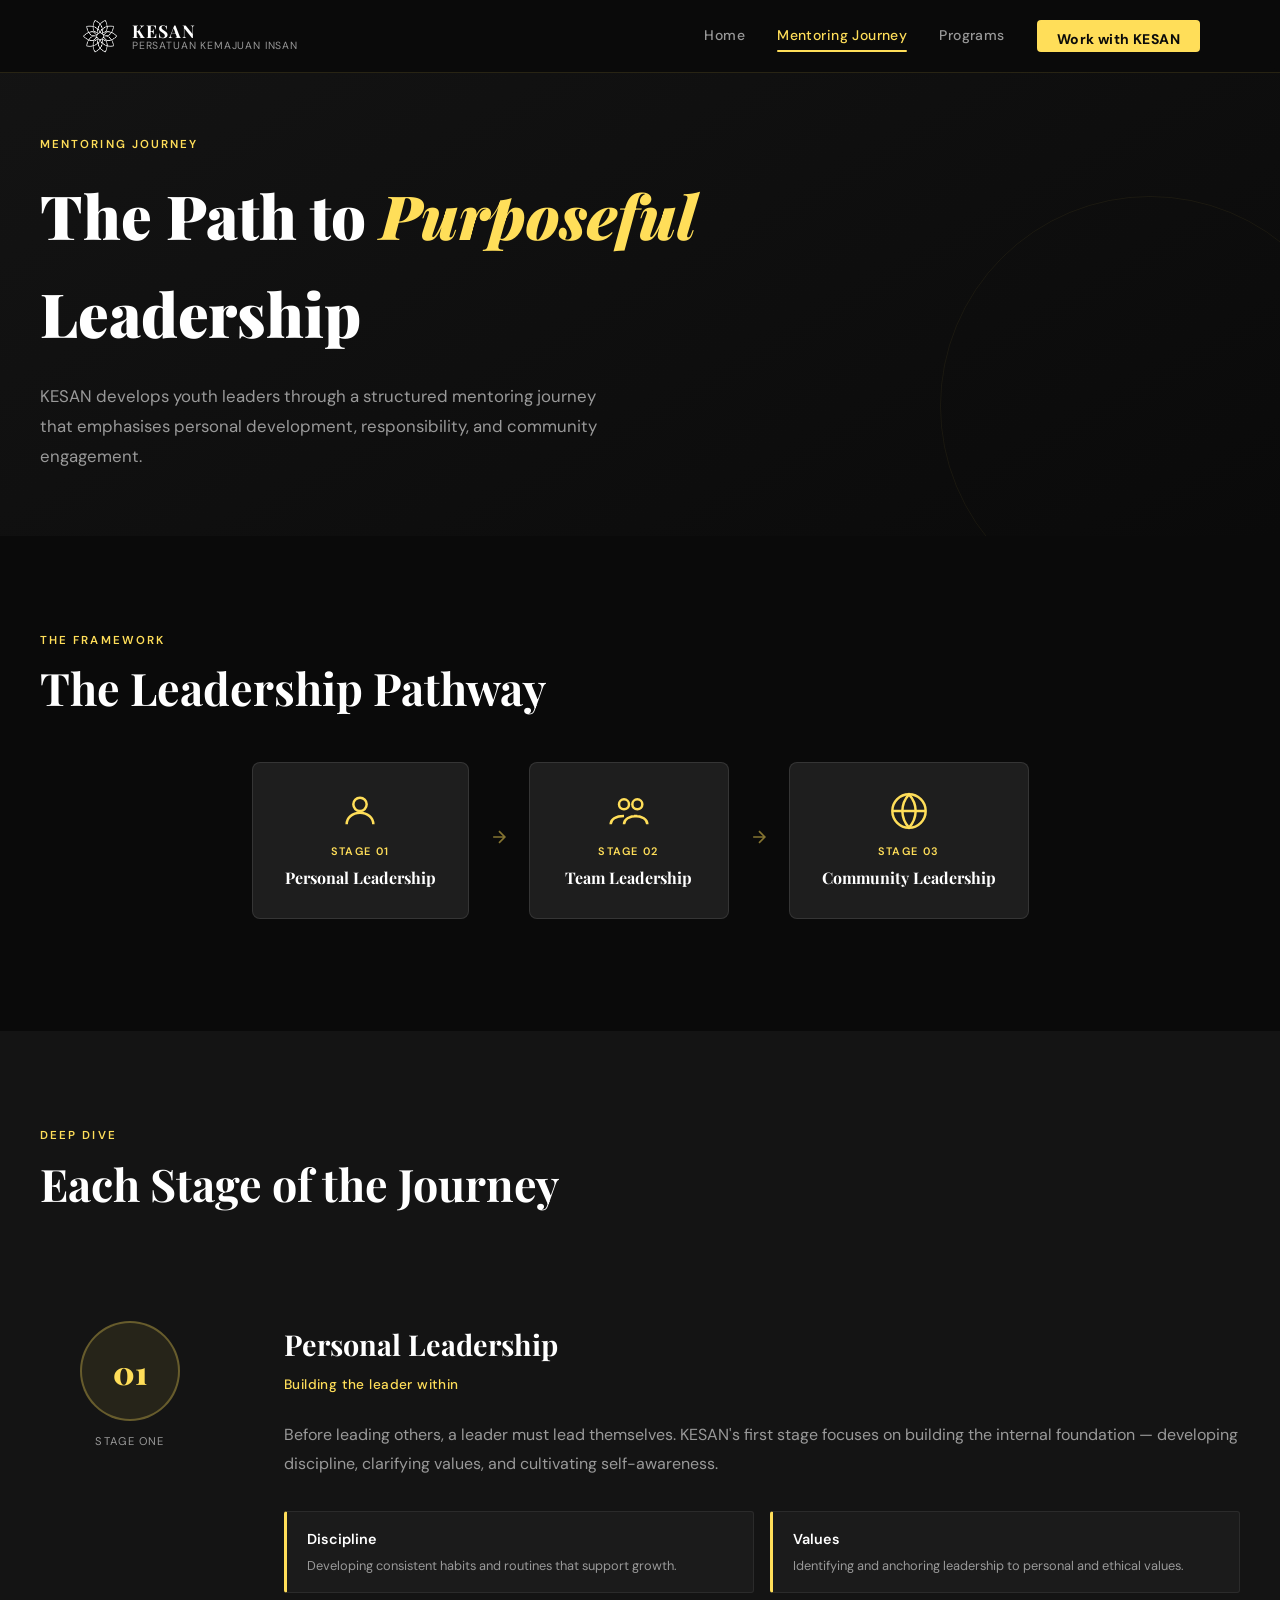
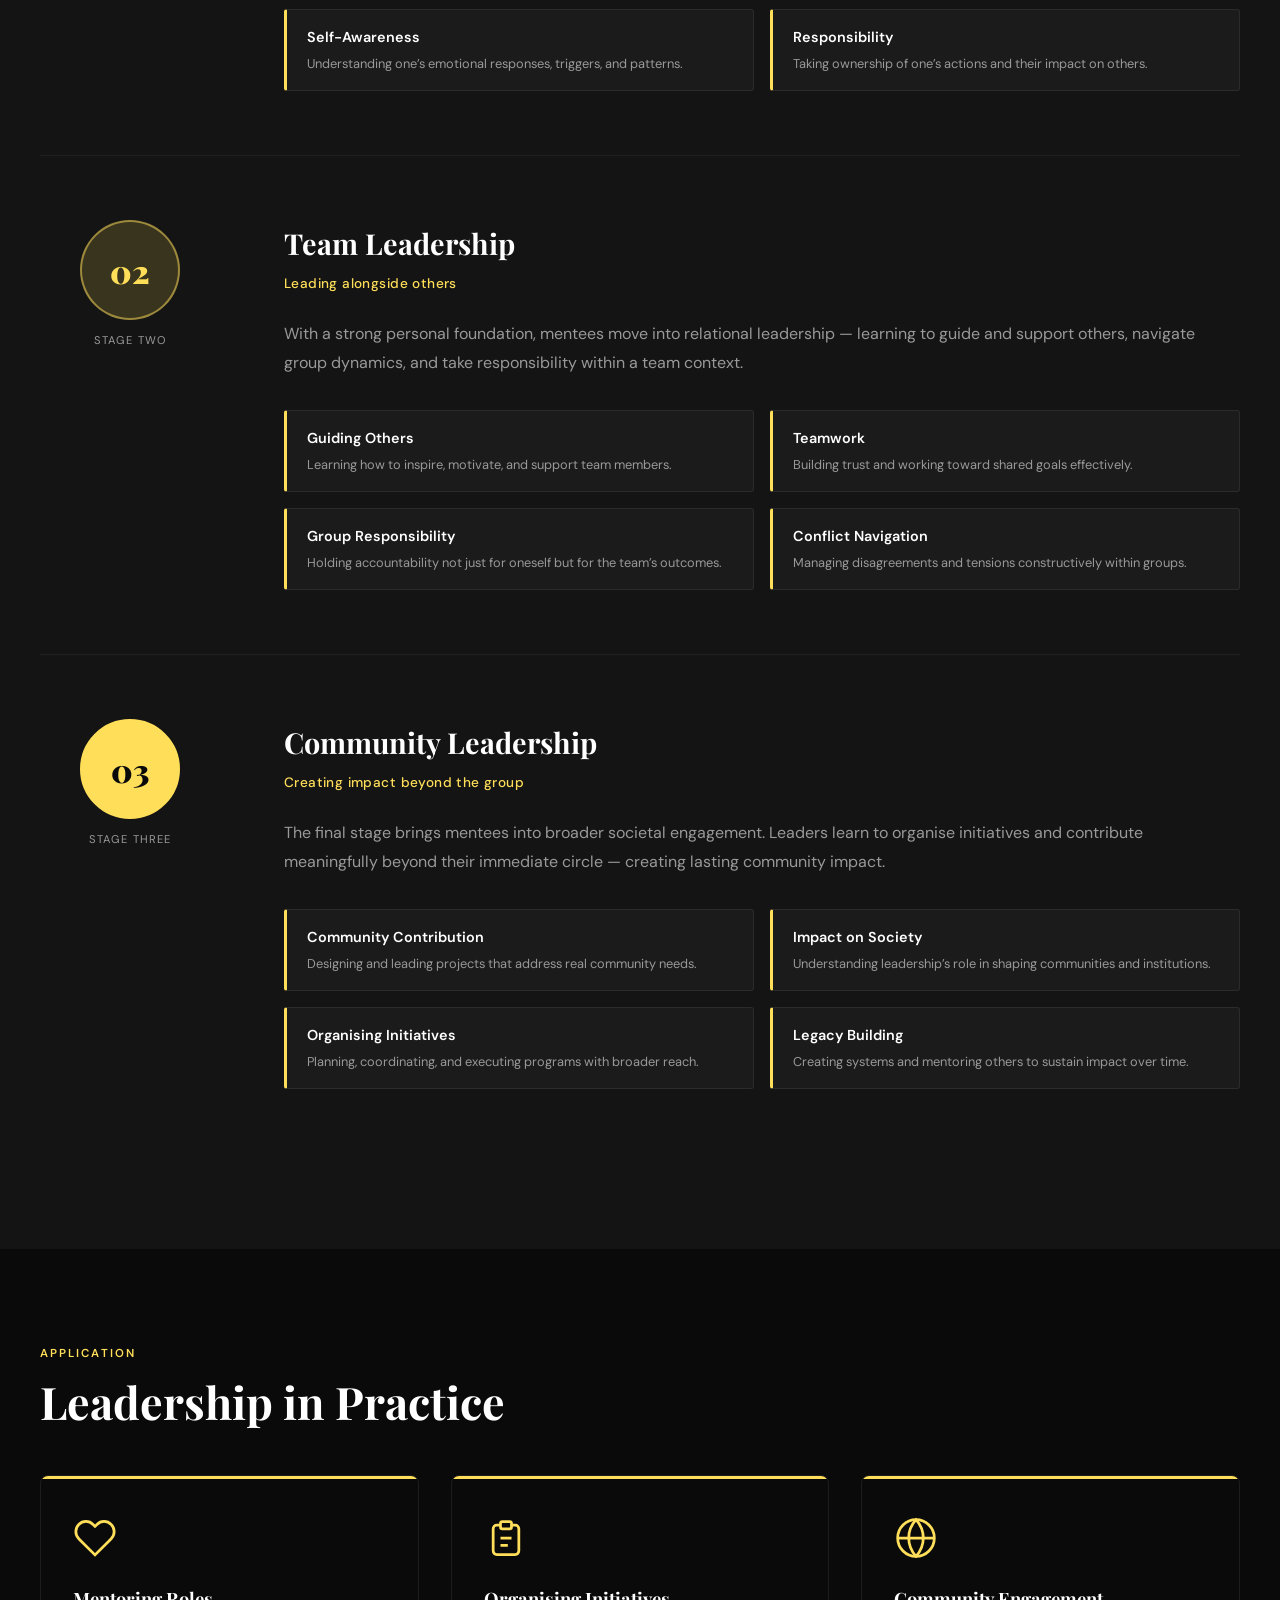
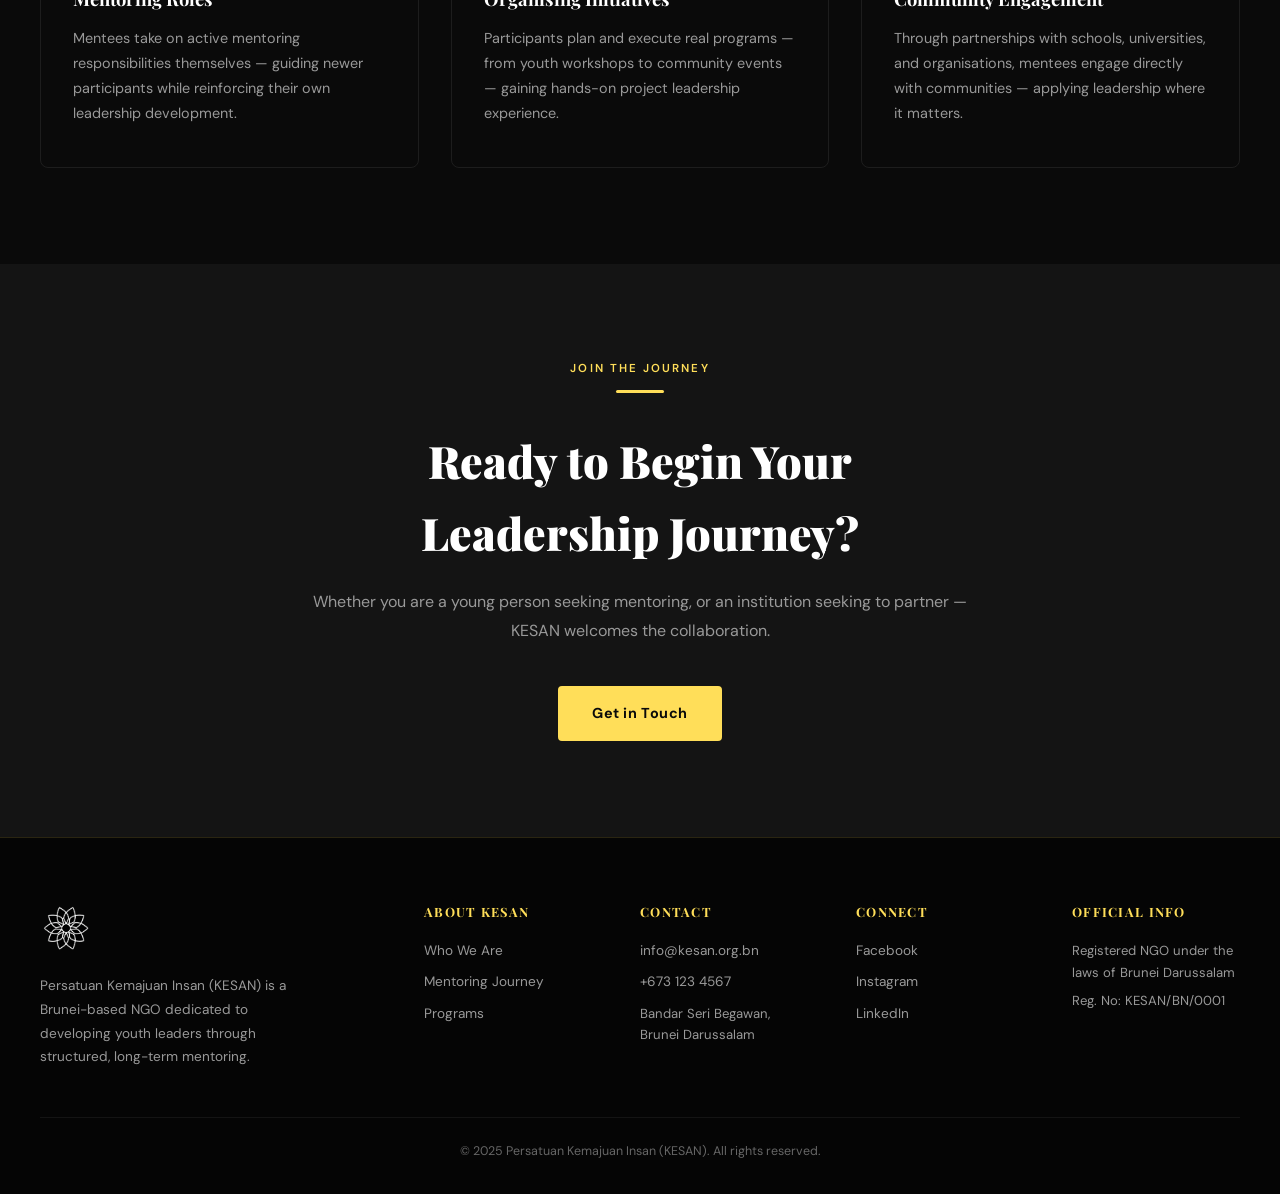
==== journey.html @ 93946281 "ADDED DRAFT WEBSITE FILES" ====
<!DOCTYPE html>
<html lang="en">

<head>
  <meta charset="UTF-8" />
  <meta name="viewport" content="width=device-width, initial-scale=1.0" />
  <title>Mentoring Journey — KESAN</title>
  <link rel="icon" type="image/png" href="assets/kesan_icon.png">
  <link rel="stylesheet" href="css/style.css" />
</head>

<body>

  <nav class="nav" id="mainNav">
    <div class="nav-inner">
      <a href="index.html" class="nav-logo">
        <img src="assets/kesan_icon.png" alt="KESAN Logo">
        <div class="nav-logo-text">
          <strong>KESAN</strong>
          <span>Persatuan Kemajuan Insan</span>
        </div>
      </a>
      <div class="nav-links">
        <a href="index.html">Home</a>
        <a href="journey.html">Mentoring Journey</a>
        <a href="programs.html">Programs</a>
        <a href="mailto:info@kesan.org.bn" class="nav-cta">Work with KESAN</a>
      </div>
      <button class="nav-hamburger" onclick="toggleMenu()" aria-label="Toggle menu">
        <span></span><span></span><span></span>
      </button>
    </div>
    <div class="nav-mobile" id="mobileMenu">
      <a href="index.html">Home</a>
      <a href="journey.html">Mentoring Journey</a>
      <a href="programs.html">Programs</a>
      <a href="mailto:info@kesan.org.bn">Work with KESAN</a>
    </div>
  </nav>


  <!-- ═══════════════════════════════════
     PAGE HERO
     ════════════════════════════════════ -->
  <section class="page-hero">
    <div class="page-hero-inner">
      <div class="section-label fade-up">Mentoring Journey</div>
      <h1 class="fade-up delay-1">
        The Path to <em style="font-style:italic;color:var(--gold)">Purposeful</em> Leadership
      </h1>
      <!-- ← EDIT INTRO TEXT HERE -->
      <p class="fade-up delay-2">
        KESAN develops youth leaders through a structured mentoring journey that emphasises personal development,
        responsibility, and community engagement.
      </p>
    </div>
  </section>


  <!-- ═══════════════════════════════════
     THE LEADERSHIP PATHWAY DIAGRAM
     All three nodes are equally styled — none is pre-highlighted.
     They all highlight on hover.
     ════════════════════════════════════ -->
  <section class="section" style="background:var(--black);">
    <div class="section-inner">

      <div class="section-label">The Framework</div>
      <h2 class="section-title">The Leadership Pathway</h2>

      <div class="pathway-diagram">

        <!-- Node 1: Personal Leadership -->
        <div class="pd-node scroll-reveal">
          <!-- SVG icon: person / self -->
          <div class="pd-node-icon">
            <svg viewBox="0 0 24 24">
              <circle cx="12" cy="8" r="4" />
              <path d="M4 20c0-4 3.58-7 8-7s8 3 8 7" />
            </svg>
          </div>
          <div class="pd-node-num">Stage 01</div>
          <div class="pd-node-title">Personal Leadership</div>
        </div>

        <!-- Arrow -->
        <div class="pd-arrow">
          <svg viewBox="0 0 24 24">
            <path d="M5 12h14M12 5l7 7-7 7" />
          </svg>
        </div>

        <!-- Node 2: Team Leadership -->
        <div class="pd-node scroll-reveal">
          <!-- SVG icon: group / team -->
          <div class="pd-node-icon">
            <svg viewBox="0 0 24 24">
              <circle cx="9" cy="8" r="3" />
              <circle cx="17" cy="8" r="3" />
              <path d="M1 20c0-3 3-5 8-5M23 20c0-3-3-5-8-5M9 20c0-3 3-5 8-5" />
            </svg>
          </div>
          <div class="pd-node-num">Stage 02</div>
          <div class="pd-node-title">Team Leadership</div>
        </div>

        <!-- Arrow -->
        <div class="pd-arrow">
          <svg viewBox="0 0 24 24">
            <path d="M5 12h14M12 5l7 7-7 7" />
          </svg>
        </div>

        <!-- Node 3: Community Leadership -->
        <div class="pd-node scroll-reveal">
          <!-- SVG icon: globe / community -->
          <div class="pd-node-icon">
            <svg viewBox="0 0 24 24">
              <circle cx="12" cy="12" r="10" />
              <path
                d="M2 12h20M12 2a15.3 15.3 0 0 1 4 10 15.3 15.3 0 0 1-4 10 15.3 15.3 0 0 1-4-10 15.3 15.3 0 0 1 4-10z" />
            </svg>
          </div>
          <div class="pd-node-num">Stage 03</div>
          <div class="pd-node-title">Community Leadership</div>
        </div>

      </div>
    </div>
  </section>


  <!-- ═══════════════════════════════════
     STAGE DEEP-DIVE BLOCKS
     Each stage: number circle on left, content on right.
     ════════════════════════════════════ -->
  <section class="section stages">
    <div class="section-inner">

      <div class="section-label">Deep Dive</div>
      <h2 class="section-title" style="margin-bottom:3rem;">Each Stage of the Journey</h2>

      <!-- ─── Stage 1: Personal Leadership ─── -->
      <div class="stage-block scroll-reveal">
        <div class="stage-block-num">
          <div class="stage-num-circle sn-1">01</div>
          <div class="stage-block-label">Stage One</div>
        </div>
        <div class="stage-block-content">
          <h3>Personal Leadership</h3>
          <div class="stage-sub">Building the leader within</div>
          <!-- ← EDIT STAGE DESCRIPTION HERE -->
          <p>Before leading others, a leader must lead themselves. KESAN's first stage focuses on building the internal
            foundation — developing discipline, clarifying values, and cultivating self-awareness.</p>
          <!-- ← EDIT FOCUS ITEMS HERE -->
          <div class="focus-grid">
            <div class="focus-item">
              <h4>Discipline</h4>
              <p>Developing consistent habits and routines that support growth.</p>
            </div>
            <div class="focus-item">
              <h4>Values</h4>
              <p>Identifying and anchoring leadership to personal and ethical values.</p>
            </div>
            <div class="focus-item">
              <h4>Self-Awareness</h4>
              <p>Understanding one&rsquo;s emotional responses, triggers, and patterns.</p>
            </div>
            <div class="focus-item">
              <h4>Responsibility</h4>
              <p>Taking ownership of one&rsquo;s actions and their impact on others.</p>
            </div>
          </div>
        </div>
      </div>

      <!-- ─── Stage 2: Team Leadership ─── -->
      <div class="stage-block scroll-reveal">
        <div class="stage-block-num">
          <div class="stage-num-circle sn-2">02</div>
          <div class="stage-block-label">Stage Two</div>
        </div>
        <div class="stage-block-content">
          <h3>Team Leadership</h3>
          <div class="stage-sub">Leading alongside others</div>
          <p>With a strong personal foundation, mentees move into relational leadership — learning to guide and support
            others, navigate group dynamics, and take responsibility within a team context.</p>
          <div class="focus-grid">
            <div class="focus-item">
              <h4>Guiding Others</h4>
              <p>Learning how to inspire, motivate, and support team members.</p>
            </div>
            <div class="focus-item">
              <h4>Teamwork</h4>
              <p>Building trust and working toward shared goals effectively.</p>
            </div>
            <div class="focus-item">
              <h4>Group Responsibility</h4>
              <p>Holding accountability not just for oneself but for the team&rsquo;s outcomes.</p>
            </div>
            <div class="focus-item">
              <h4>Conflict Navigation</h4>
              <p>Managing disagreements and tensions constructively within groups.</p>
            </div>
          </div>
        </div>
      </div>

      <!-- ─── Stage 3: Community Leadership ─── -->
      <div class="stage-block scroll-reveal">
        <div class="stage-block-num">
          <div class="stage-num-circle sn-3">03</div>
          <div class="stage-block-label">Stage Three</div>
        </div>
        <div class="stage-block-content">
          <h3>Community Leadership</h3>
          <div class="stage-sub">Creating impact beyond the group</div>
          <p>The final stage brings mentees into broader societal engagement. Leaders learn to organise initiatives and
            contribute meaningfully beyond their immediate circle — creating lasting community impact.</p>
          <div class="focus-grid">
            <div class="focus-item">
              <h4>Community Contribution</h4>
              <p>Designing and leading projects that address real community needs.</p>
            </div>
            <div class="focus-item">
              <h4>Impact on Society</h4>
              <p>Understanding leadership&rsquo;s role in shaping communities and institutions.</p>
            </div>
            <div class="focus-item">
              <h4>Organising Initiatives</h4>
              <p>Planning, coordinating, and executing programs with broader reach.</p>
            </div>
            <div class="focus-item">
              <h4>Legacy Building</h4>
              <p>Creating systems and mentoring others to sustain impact over time.</p>
            </div>
          </div>
        </div>
      </div>

    </div>
  </section>


  <!-- ═══════════════════════════════════
     LEADERSHIP IN PRACTICE
     ════════════════════════════════════ -->
  <section class="section practice">
    <div class="section-inner">

      <div class="section-label">Application</div>
      <h2 class="section-title">Leadership in Practice</h2>

      <div class="practice-grid">

        <div class="practice-card scroll-reveal">
          <!-- SVG icon: mentoring / handshake -->
          <div class="practice-icon">
            <svg viewBox="0 0 24 24">
              <path
                d="M20.84 4.61a5.5 5.5 0 0 0-7.78 0L12 5.67l-1.06-1.06a5.5 5.5 0 0 0-7.78 7.78l1.06 1.06L12 21.23l7.78-7.78 1.06-1.06a5.5 5.5 0 0 0 0-7.78z" />
            </svg>
          </div>
          <h3>Mentoring Roles</h3>
          <!-- ← EDIT PRACTICE CARD TEXT HERE -->
          <p>Mentees take on active mentoring responsibilities themselves — guiding newer participants while reinforcing
            their own leadership development.</p>
        </div>

        <div class="practice-card scroll-reveal">
          <!-- SVG icon: clipboard / organising -->
          <div class="practice-icon">
            <svg viewBox="0 0 24 24">
              <path d="M9 5H7a2 2 0 0 0-2 2v12a2 2 0 0 0 2 2h10a2 2 0 0 0 2-2V7a2 2 0 0 0-2-2h-2" />
              <rect x="9" y="3" width="6" height="4" rx="1" />
              <line x1="9" y1="12" x2="15" y2="12" />
              <line x1="9" y1="16" x2="13" y2="16" />
            </svg>
          </div>
          <h3>Organising Initiatives</h3>
          <p>Participants plan and execute real programs — from youth workshops to community events — gaining hands-on
            project leadership experience.</p>
        </div>

        <div class="practice-card scroll-reveal">
          <!-- SVG icon: community / globe -->
          <div class="practice-icon">
            <svg viewBox="0 0 24 24">
              <circle cx="12" cy="12" r="10" />
              <path
                d="M2 12h20M12 2a15.3 15.3 0 0 1 4 10 15.3 15.3 0 0 1-4 10 15.3 15.3 0 0 1-4-10 15.3 15.3 0 0 1 4-10z" />
            </svg>
          </div>
          <h3>Community Engagement</h3>
          <p>Through partnerships with schools, universities, and organisations, mentees engage directly with
            communities — applying leadership where it matters.</p>
        </div>

      </div>
    </div>
  </section>


  <!-- ═══════════════════════════════════
     JOURNEY PAGE CTA — centered
     ════════════════════════════════════ -->
  <section class="section section-cta" style="background:var(--gray);">
    <div class="section-cta-inner">
      <div class="section-label">Join the Journey</div>
      <div class="gold-line" style="margin:0 auto 2rem;"></div>
      <h2>Ready to Begin Your Leadership Journey?</h2>
      <p>Whether you are a young person seeking mentoring, or an institution seeking to partner — KESAN welcomes the
        collaboration.</p>
      <a href="mailto:info@kesan.org.bn" class="btn-primary">Get in Touch</a>
    </div>
  </section>


  <footer class="footer">
    <div class="footer-inner">
      <div class="footer-brand">
        <img src="assets/kesan_icon.png" alt="KESAN" />
        <p>Persatuan Kemajuan Insan (KESAN) is a Brunei-based NGO dedicated to developing youth leaders through
          structured, long-term mentoring.</p>
      </div>
      <div class="footer-col">
        <h4>About KESAN</h4>
        <a href="index.html">Who We Are</a>
        <a href="journey.html">Mentoring Journey</a>
        <a href="programs.html">Programs</a>
      </div>
      <div class="footer-col">
        <h4>Contact</h4>
        <a href="mailto:info@kesan.org.bn">info@kesan.org.bn</a>
        <a href="tel:+6731234567">+673 123 4567</a>
        <p>Bandar Seri Begawan,<br>Brunei Darussalam</p>
      </div>
      <div class="footer-col">
        <h4>Connect</h4>
        <a href="#">Facebook</a>
        <a href="#">Instagram</a>
        <a href="#">LinkedIn</a>
      </div>
      <div class="footer-col">
        <h4>Official Info</h4>
        <p>Registered NGO under the laws of Brunei Darussalam</p>
        <p>Reg. No: KESAN/BN/0001</p>
      </div>
    </div>
    <div class="footer-bottom">
      <p>&copy; 2025 Persatuan Kemajuan Insan (KESAN). All rights reserved.</p>
    </div>
  </footer>

  <script src="js/main.js"></script>
</body>

</html>
---- css/style.css ----
/* ============================================================
   KESAN Website — Main Stylesheet
   Brand Colors: #0a0a0a (black), #ffffff (white), #ffde59 (gold)
   Fonts: Playfair Display (headings) + DM Sans (body)
   ============================================================ */

/* ── Google Fonts ── */
@import url('https://fonts.googleapis.com/css2?family=Playfair+Display:wght@400;600;700;900&family=DM+Sans:wght@300;400;500;600&display=swap');

/* ── CSS Reset & Base ── */
*,
*::before,
*::after {
  box-sizing: border-box;
  margin: 0;
  padding: 0;
}

/* ── Brand Color Tokens — EDIT THESE TO CHANGE COLORS GLOBALLY ── */
:root {
  --black: #0a0a0a;
  --white: #ffffff;
  --gold: #ffde59;
  /* ← primary accent color */
  --gold-dark: #e6c62e;
  --gray: #141414;
  --gray-mid: #1e1e1e;
  --gray-border: rgba(255, 255, 255, 0.08);
  --text-muted: #999999;
  --text-dim: #666666;

  /* Layout */
  --max-width: 1200px;
  --nav-height: 72px;
  --section-pad: 6rem 2rem;
}

html {
  scroll-behavior: smooth;
}

body {
  font-family: 'DM Sans', sans-serif;
  background: var(--black);
  color: var(--white);
  overflow-x: hidden;
  font-size: 16px;
  line-height: 1.6;
}

img {
  display: block;
  max-width: 100%;
}

a {
  text-decoration: none;
}


/* ════════════════════════════════════════════
   NAVIGATION
   ════════════════════════════════════════════ */
.nav {
  position: fixed;
  top: 0;
  left: 0;
  right: 0;
  z-index: 999;
  background: rgba(10, 10, 10, 0.92);
  backdrop-filter: blur(16px);
  border-bottom: 1px solid rgba(255, 222, 89, 0.12);
  transition: background 0.3s;
}

.nav.scrolled {
  background: rgba(10, 10, 10, 0.98);
}

.nav-inner {
  max-width: var(--max-width);
  margin: 0 auto;
  padding: 0 2.5rem;
  height: var(--nav-height);
  display: flex;
  align-items: center;
  justify-content: space-between;
}

/* Logo lockup */
.nav-logo {
  display: flex;
  align-items: center;
  gap: 12px;
  color: var(--white);
}

.nav-logo img {
  height: 40px;
  /* ← CHANGE LOGO SIZE HERE */
  width: 40px;
  object-fit: contain;
}

.nav-logo-text {
  display: flex;
  flex-direction: column;
  line-height: 1.1;
}

.nav-logo-text strong {
  font-family: 'Playfair Display', serif;
  font-size: 1.1rem;
  letter-spacing: 0.06em;
}

.nav-logo-text span {
  font-size: 0.65rem;
  color: var(--text-muted);
  letter-spacing: 0.08em;
  text-transform: uppercase;
}

/* Nav links */
.nav-links {
  display: flex;
  align-items: center;
  gap: 2rem;
}

.nav-links a {
  color: var(--text-muted);
  font-size: 0.875rem;
  font-weight: 500;
  letter-spacing: 0.03em;
  transition: color 0.2s;
  position: relative;
  padding-bottom: 2px;
}

.nav-links a:hover {
  color: var(--white);
}

/* Underline indicator for current page — JS adds .nav-active */
.nav-links a.nav-active {
  color: var(--gold);
}

.nav-links a.nav-active::after {
  content: '';
  position: absolute;
  bottom: -4px;
  left: 0;
  right: 0;
  height: 2px;
  background: var(--gold);
  border-radius: 2px;
}

/* CTA button in nav */
.nav-cta {
  background: var(--gold) !important;
  color: var(--black) !important;
  padding: 0.5rem 1.25rem;
  border-radius: 4px;
  font-weight: 700 !important;
  transition: background 0.2s, transform 0.2s !important;
}

.nav-cta:hover {
  background: var(--gold-dark) !important;
  transform: translateY(-1px) !important;
  color: var(--black) !important;
}

.nav-cta.nav-active::after {
  display: none;
}

/* Hamburger (mobile) */
.nav-hamburger {
  display: none;
  background: none;
  border: none;
  cursor: pointer;
  flex-direction: column;
  gap: 5px;
  padding: 4px;
}

.nav-hamburger span {
  display: block;
  width: 24px;
  height: 2px;
  background: var(--white);
  transition: all 0.3s;
}

/* Mobile dropdown */
.nav-mobile {
  display: none;
  flex-direction: column;
  padding: 1rem 2.5rem 1.5rem;
  border-top: 1px solid var(--gray-border);
  background: rgba(10, 10, 10, 0.98);
}

.nav-mobile a {
  padding: 0.75rem 0;
  color: var(--white);
  border-bottom: 1px solid rgba(255, 255, 255, 0.05);
  font-size: 1rem;
}

.nav-mobile a.nav-active {
  color: var(--gold);
}

.nav-mobile.open {
  display: flex;
}


/* ════════════════════════════════════════════
   FOOTER
   ════════════════════════════════════════════ */
.footer {
  background: #050505;
  border-top: 1px solid rgba(255, 222, 89, 0.15);
  padding: 4rem 2.5rem 2rem;
}

.footer-inner {
  max-width: var(--max-width);
  margin: 0 auto;
  display: grid;
  /* ← ADJUST FOOTER COLUMN WIDTHS HERE */
  grid-template-columns: 2fr 1fr 1fr 1fr 1fr;
  gap: 3rem;
  margin-bottom: 3rem;
}

.footer-brand img {
  height: 52px;
  margin-bottom: 1.25rem;
  object-fit: contain;
}

.footer-brand p {
  color: var(--text-muted);
  font-size: 0.85rem;
  line-height: 1.75;
  max-width: 280px;
}

.footer-col h4 {
  font-family: 'Playfair Display', serif;
  color: var(--gold);
  font-size: 0.8rem;
  margin-bottom: 1.1rem;
  letter-spacing: 0.1em;
  text-transform: uppercase;
}

.footer-col a {
  display: block;
  color: var(--text-muted);
  font-size: 0.85rem;
  margin-bottom: 0.6rem;
  transition: color 0.2s;
}

.footer-col a:hover {
  color: var(--white);
}

.footer-col p {
  color: var(--text-muted);
  font-size: 0.82rem;
  line-height: 1.65;
  margin-bottom: 0.4rem;
}

.footer-bottom {
  max-width: var(--max-width);
  margin: 0 auto;
  border-top: 1px solid rgba(255, 255, 255, 0.06);
  padding-top: 1.5rem;
  text-align: center;
  color: var(--text-dim);
  font-size: 0.78rem;
}


/* ════════════════════════════════════════════
   SHARED UTILITIES
   ════════════════════════════════════════════ */

/* Section wrapper */
.section {
  padding: var(--section-pad);
}

/* Centered content container */
.section-inner {
  max-width: var(--max-width);
  margin: 0 auto;
}

/* Small uppercase label above headings */
.section-label {
  font-size: 0.72rem;
  letter-spacing: 0.18em;
  text-transform: uppercase;
  color: var(--gold);
  font-weight: 600;
  margin-bottom: 0.75rem;
}

/* Main section heading */
.section-title {
  font-family: 'Playfair Display', serif;
  font-size: clamp(1.8rem, 4vw, 2.8rem);
  font-weight: 700;
  line-height: 1.15;
}

/* Buttons */
.btn-primary {
  display: inline-block;
  background: var(--gold);
  color: var(--black);
  padding: 0.875rem 2rem;
  border-radius: 4px;
  font-weight: 700;
  font-size: 0.9rem;
  letter-spacing: 0.04em;
  border: 2px solid var(--gold);
  transition: background 0.25s, border-color 0.25s, transform 0.25s;
  cursor: pointer;
}

.btn-primary:hover {
  background: var(--gold-dark);
  border-color: var(--gold-dark);
  transform: translateY(-2px);
}

.btn-secondary {
  display: inline-block;
  background: transparent;
  color: var(--white);
  padding: 0.875rem 2rem;
  border-radius: 4px;
  font-weight: 600;
  font-size: 0.9rem;
  letter-spacing: 0.04em;
  border: 2px solid rgba(255, 255, 255, 0.25);
  transition: border-color 0.25s, color 0.25s, transform 0.25s;
  cursor: pointer;
}

.btn-secondary:hover {
  border-color: var(--gold);
  color: var(--gold);
  transform: translateY(-2px);
}

/* Gold divider line */
.gold-line {
  width: 48px;
  height: 3px;
  background: var(--gold);
  border-radius: 2px;
  margin-bottom: 2rem;
}

/* Scroll-reveal — base state (JS applies .visible) */
.scroll-reveal {
  opacity: 0;
  transform: translateY(28px);
  transition: opacity 0.7s ease, transform 0.7s ease;
}

.scroll-reveal.visible {
  opacity: 1;
  transform: translateY(0);
}

/* Stagger delays for sibling reveals */
.scroll-reveal:nth-child(2) {
  transition-delay: 0.1s;
}

.scroll-reveal:nth-child(3) {
  transition-delay: 0.2s;
}

.scroll-reveal:nth-child(4) {
  transition-delay: 0.3s;
}

/* Fade-up entry animations for hero content */
@keyframes fadeUp {
  from {
    opacity: 0;
    transform: translateY(24px);
  }

  to {
    opacity: 1;
    transform: translateY(0);
  }
}

.fade-up {
  animation: fadeUp 0.7s ease both;
}

.fade-up.delay-1 {
  animation-delay: 0.1s;
}

.fade-up.delay-2 {
  animation-delay: 0.25s;
}

.fade-up.delay-3 {
  animation-delay: 0.4s;
}


/* ════════════════════════════════════════════
   PAGE HERO (Journey & Programs pages)
   ════════════════════════════════════════════ */
.page-hero {
  min-height: 48vh;
  padding-top: var(--nav-height);
  display: flex;
  align-items: center;
  background: linear-gradient(150deg, var(--gray) 0%, var(--black) 100%);
  padding-left: 2.5rem;
  padding-right: 2.5rem;
  position: relative;
  overflow: hidden;
}

/* Decorative circle */
.page-hero::after {
  content: '';
  position: absolute;
  right: -80px;
  bottom: -80px;
  width: 420px;
  height: 420px;
  border: 1px solid rgba(255, 222, 89, 0.06);
  border-radius: 50%;
  pointer-events: none;
}

.page-hero-inner {
  max-width: var(--max-width);
  margin: 0 auto;
  width: 100%;
  padding: 4rem 0;
}

.page-hero h1 {
  font-family: 'Playfair Display', serif;
  font-size: clamp(2.2rem, 5vw, 3.8rem);
  font-weight: 900;
  margin-bottom: 1.25rem;
  max-width: 680px;
}

.page-hero p {
  color: var(--text-muted);
  font-size: 1.05rem;
  line-height: 1.8;
  max-width: 580px;
}

/* Collaborate / CTA block shared across pages */
.section-cta {
  text-align: center;
  padding: var(--section-pad);
}

.section-cta-inner {
  max-width: 660px;
  margin: 0 auto;
}

.section-cta h2 {
  font-family: 'Playfair Display', serif;
  font-size: clamp(1.8rem, 4vw, 2.8rem);
  font-weight: 900;
  margin-bottom: 1.25rem;
}

.section-cta p {
  color: var(--text-muted);
  font-size: 1rem;
  line-height: 1.8;
  margin-bottom: 2.5rem;
}


/* ════════════════════════════════════════════
   HOME PAGE — HERO
   ════════════════════════════════════════════ */
.home-hero {
  min-height: 100vh;
  padding-top: var(--nav-height);
  display: grid;
  grid-template-columns: 1fr 1fr;
  align-items: center;
  /* Generous padding on left for content breathing room */
  padding-left: clamp(2.5rem, 6vw, 6rem);
  padding-right: 0;
  position: relative;
  overflow: hidden;
}

/* Subtle radial glow */
.home-hero::before {
  content: '';
  position: absolute;
  inset: 0;
  background: radial-gradient(ellipse at 25% 55%, rgba(255, 222, 89, 0.05) 0%, transparent 65%);
  pointer-events: none;
}

.hero-content {
  max-width: 560px;
  padding-right: 3rem;
}

/* Pill badge above headline */
.hero-eyebrow {
  display: inline-flex;
  align-items: center;
  gap: 0.6rem;
  background: rgba(255, 222, 89, 0.08);
  border: 1px solid rgba(255, 222, 89, 0.25);
  padding: 0.35rem 1rem;
  border-radius: 100px;
  font-size: 0.72rem;
  letter-spacing: 0.12em;
  text-transform: uppercase;
  color: var(--gold);
  margin-bottom: 1.75rem;
}

.hero-eyebrow-dot {
  width: 5px;
  height: 5px;
  background: var(--gold);
  border-radius: 50%;
  flex-shrink: 0;
}

.hero-content h1 {
  font-family: 'Playfair Display', serif;
  font-size: clamp(2rem, 4.5vw, 3.4rem);
  font-weight: 900;
  line-height: 1.1;
  margin-bottom: 1.5rem;
}

.hero-content h1 em {
  font-style: italic;
  color: var(--gold);
}

.hero-content p {
  font-size: 1rem;
  line-height: 1.8;
  color: var(--text-muted);
  margin-bottom: 2.5rem;
  max-width: 460px;
}

.hero-buttons {
  display: flex;
  gap: 1rem;
  flex-wrap: wrap;
}

/* Right side — image panel */
.hero-image-panel {
  height: 100vh;
  position: relative;
  overflow: hidden;
}

.hero-image-panel img {
  width: 100%;
  height: 100%;
  object-fit: cover;
  filter: brightness(0.75);
}

/* Gradient fade from image to black on the left edge */
.hero-image-panel::before {
  content: '';
  position: absolute;
  inset: 0;
  background: linear-gradient(to right, var(--black) 0%, transparent 40%);
  z-index: 1;
}

/* Overlay badge on the image */
.hero-image-badge {
  position: absolute;
  bottom: 2rem;
  left: 2rem;
  z-index: 2;
  background: rgba(0, 0, 0, 0.7);
  border: 1px solid rgba(255, 222, 89, 0.35);
  padding: 0.75rem 1.25rem;
  border-radius: 6px;
  backdrop-filter: blur(8px);
}

.hero-image-badge span {
  display: block;
  font-size: 0.7rem;
  letter-spacing: 0.12em;
  text-transform: uppercase;
  color: var(--gold);
  font-weight: 600;
}

.hero-image-badge p {
  font-size: 0.85rem;
  color: rgba(255, 255, 255, 0.8);
  margin-top: 0.2rem;
}


/* ════════════════════════════════════════════
   HOME PAGE — WHAT WE DO
   ════════════════════════════════════════════ */
.what-we-do {
  background: var(--gray);
}

.what-grid {
  display: grid;
  grid-template-columns: 1fr 1fr;
  gap: 5rem;
  align-items: center;
}

.what-img {
  border-radius: 8px;
  overflow: hidden;
  height: 440px;
  position: relative;
}

.what-img img {
  width: 100%;
  height: 100%;
  object-fit: cover;
  filter: brightness(0.75);
  transition: transform 0.6s ease;
}

.what-img:hover img {
  transform: scale(1.03);
}

.what-img-caption {
  position: absolute;
  bottom: 1.25rem;
  left: 1.25rem;
  background: var(--gold);
  color: var(--black);
  padding: 0.35rem 0.9rem;
  border-radius: 3px;
  font-size: 0.72rem;
  font-weight: 700;
  letter-spacing: 0.08em;
  text-transform: uppercase;
}

.what-text .section-title {
  margin-bottom: 1.25rem;
}

.what-text p {
  color: var(--text-muted);
  line-height: 1.85;
  font-size: 1rem;
  margin-bottom: 1.5rem;
}

.pillar-list {
  display: flex;
  flex-wrap: wrap;
  gap: 0.6rem;
  margin-top: 1.75rem;
}

.pillar {
  background: rgba(255, 222, 89, 0.07);
  border: 1px solid rgba(255, 222, 89, 0.2);
  padding: 0.45rem 1rem;
  border-radius: 3px;
  font-size: 0.82rem;
  color: var(--gold);
  font-weight: 500;
  letter-spacing: 0.03em;
}


/* ════════════════════════════════════════════
   HOME PAGE — LEADERSHIP PATHWAY
   ════════════════════════════════════════════ */
.pathway {
  background: var(--black);
}

.pathway-stages {
  display: grid;
  grid-template-columns: repeat(3, 1fr);
  gap: 2rem;
  margin-top: 4rem;
  position: relative;
}

/* Horizontal connector line between circles */
.pathway-stages::before {
  content: '';
  position: absolute;
  top: 40px;
  left: 16.67%;
  right: 16.67%;
  height: 1px;
  background: linear-gradient(to right, rgba(255, 222, 89, 0.4), rgba(255, 222, 89, 0.1));
  z-index: 0;
}

.pathway-stage {
  text-align: center;
  padding: 0 1.5rem;
  position: relative;
  z-index: 1;
}

.stage-circle {
  width: 80px;
  height: 80px;
  border-radius: 50%;
  margin: 0 auto 1.5rem;
  display: flex;
  align-items: center;
  justify-content: center;
  font-family: 'Playfair Display', serif;
  font-size: 1.4rem;
  font-weight: 700;
}

/* ← STAGE CIRCLE COLORS — adjust opacity for visual progression */
.stage-1 .stage-circle {
  background: rgba(255, 222, 89, 0.1);
  border: 2px solid rgba(255, 222, 89, 0.35);
  color: var(--gold);
}

.stage-2 .stage-circle {
  background: rgba(255, 222, 89, 0.2);
  border: 2px solid rgba(255, 222, 89, 0.55);
  color: var(--gold);
}

.stage-3 .stage-circle {
  background: var(--gold);
  border: 2px solid var(--gold);
  color: var(--black);
}

.stage-tag {
  font-size: 0.68rem;
  letter-spacing: 0.14em;
  text-transform: uppercase;
  color: var(--gold);
  margin-bottom: 0.4rem;
  font-weight: 600;
}

.stage-title {
  font-family: 'Playfair Display', serif;
  font-size: 1.2rem;
  font-weight: 700;
  margin-bottom: 0.75rem;
}

.stage-desc {
  color: var(--text-muted);
  font-size: 0.88rem;
  line-height: 1.7;
  margin-bottom: 1.25rem;
}

.stage-focus {
  list-style: none;
  text-align: left;
  display: inline-block;
}

.stage-focus li {
  font-size: 0.83rem;
  color: var(--text-muted);
  padding: 0.25rem 0;
  padding-left: 1.1rem;
  position: relative;
}

.stage-focus li::before {
  content: '–';
  position: absolute;
  left: 0;
  color: var(--gold);
}


/* ════════════════════════════════════════════
   HOME PAGE — IMPACT STATS
   ════════════════════════════════════════════ */
.impact {
  background: var(--gray);
}

.stats-grid {
  display: grid;
  grid-template-columns: repeat(4, 1fr);
  gap: 2px;
  margin-top: 3rem;
}

.stat-card {
  background: var(--gray-mid);
  padding: 3rem 2rem;
  text-align: center;
  position: relative;
  overflow: hidden;
}

/* Animated gold underline on hover */
.stat-card::after {
  content: '';
  position: absolute;
  bottom: 0;
  left: 0;
  right: 0;
  height: 3px;
  background: var(--gold);
  transform: scaleX(0);
  transition: transform 0.4s ease;
}

.stat-card:hover::after {
  transform: scaleX(1);
}

.stat-number {
  font-family: 'Playfair Display', serif;
  font-size: 3.2rem;
  font-weight: 900;
  color: var(--gold);
  line-height: 1;
  margin-bottom: 0.75rem;
  /* Use tabular-nums so digits don't shift width during glitch animation */
  font-variant-numeric: tabular-nums;
  min-width: 4ch;
  display: block;
}

.stat-label {
  font-size: 0.82rem;
  color: var(--text-muted);
  letter-spacing: 0.05em;
  text-transform: uppercase;
  font-weight: 500;
}


/* ════════════════════════════════════════════
   HOME PAGE — LEADERSHIP STORIES
   ════════════════════════════════════════════ */
.testimonials {
  background: var(--black);
  position: relative;
  overflow: hidden;
}

/* Full-bleed B&W background image */
.testimonials::before {
  content: '';
  position: absolute;
  inset: 0;
  background: url("../assets/Kesan_participation_3.heic") center / cover no-repeat;
  filter: grayscale(100%) brightness(0.1);
}

.testimonials .section-inner {
  position: relative;
  z-index: 1;
}

/* Single testimony — portrait + 3 phases side by side */
.testimony-layout {
  display: grid;
  /* Portrait on left, 3 phase cards on right */
  grid-template-columns: 280px 1fr;
  gap: 3rem;
  align-items: center;
  margin-top: 3rem;
  padding: 2.5rem;
  background: rgba(255, 255, 255, 0.03);
  border: 1px solid var(--gray-border);
  border-radius: 10px;
  backdrop-filter: blur(8px);
}

/* Portrait of the person */
.testimony-portrait {
  text-align: center;
}

.testimony-portrait-img {
  width: 160px;
  height: 160px;
  border-radius: 50%;
  object-fit: cover;
  border: 3px solid var(--gold);
  margin: 0 auto 1.25rem;
  /* Placeholder gradient when no real photo available */
  background: linear-gradient(135deg, var(--gray-mid) 0%, var(--gray) 100%);
}

/* Initials fallback if no photo — shown via CSS */
.testimony-initials {
  width: 160px;
  height: 160px;
  border-radius: 50%;
  border: 3px solid var(--gold);
  margin: 0 auto 1.25rem;
  display: flex;
  align-items: center;
  justify-content: center;
  background: rgba(255, 222, 89, 0.08);
  font-family: 'Playfair Display', serif;
  font-size: 2.5rem;
  font-weight: 700;
  color: var(--gold);
}

.testimony-name {
  font-family: 'Playfair Display', serif;
  font-size: 1.1rem;
  font-weight: 700;
  margin-bottom: 0.25rem;
}

.testimony-role {
  font-size: 0.8rem;
  color: var(--text-muted);
  letter-spacing: 0.04em;
}

/* Three phase cards */
.testimony-phases {
  display: grid;
  grid-template-columns: repeat(3, 1fr);
  gap: 1.25rem;
}

.phase-card {
  background: rgba(255, 255, 255, 0.04);
  border: 1px solid var(--gray-border);
  border-radius: 6px;
  padding: 1.5rem;
  transition: border-color 0.3s;
}

.phase-card:hover {
  border-color: rgba(255, 222, 89, 0.25);
}

.phase-label {
  font-size: 0.68rem;
  letter-spacing: 0.14em;
  text-transform: uppercase;
  color: var(--gold);
  font-weight: 600;
  margin-bottom: 0.75rem;
  display: flex;
  align-items: center;
  gap: 0.5rem;
}

/* Small SVG icon next to phase label */
.phase-icon {
  width: 14px;
  height: 14px;
  fill: none;
  stroke: var(--gold);
  stroke-width: 2;
  flex-shrink: 0;
}

.phase-quote {
  font-family: 'Playfair Display', serif;
  font-size: 0.95rem;
  line-height: 1.65;
  color: rgba(255, 255, 255, 0.82);
  font-style: italic;
}


/* ════════════════════════════════════════════
   HOME PAGE — INSTITUTIONS
   ════════════════════════════════════════════ */
.institutions {
  background: var(--gray);
}

/* Auto-scrolling ticker strip */
.inst-scroll-wrapper {
  overflow: hidden;
  margin-top: 3rem;
  /* Fade edges */
  -webkit-mask-image: linear-gradient(to right, transparent 0%, black 12%, black 88%, transparent 100%);
  mask-image: linear-gradient(to right, transparent 0%, black 12%, black 88%, transparent 100%);
}

.inst-track {
  display: flex;
  width: max-content;
  animation: scrollTrack 28s linear infinite;
}

.inst-track:hover {
  animation-play-state: paused;
}

@keyframes scrollTrack {
  from {
    transform: translateX(0);
  }

  to {
    transform: translateX(-50%);
  }
}

.inst-item {
  flex-shrink: 0;
  width: 180px;
  height: 90px;
  display: flex;
  flex-direction: column;
  align-items: center;
  justify-content: center;
  gap: 0.5rem;
  border: 1px solid rgba(255, 255, 255, 0.08);
  margin: 0 0.75rem;
  border-radius: 6px;
  padding: 1rem;
  transition: border-color 0.3s, filter 0.3s;
  filter: grayscale(100%) brightness(0.6);
}

.inst-item:hover {
  border-color: rgba(255, 222, 89, 0.3);
  filter: grayscale(0%) brightness(1);
}

/* Institution logos — black & white by default, color on hover */
.inst-item img {
  height: 36px;
  object-fit: contain;
  filter: brightness(1);
  /* makes dark logos white */
}

.inst-item span {
  font-size: 0.72rem;
  color: var(--text-muted);
  text-align: center;
  letter-spacing: 0.04em;
}


/* ════════════════════════════════════════════
   HOME PAGE — COLLABORATE CTA
   ════════════════════════════════════════════ */
.collaborate {
  background: var(--black);
}


/* ════════════════════════════════════════════
   JOURNEY PAGE — PATHWAY DIAGRAM
   ════════════════════════════════════════════ */
.pathway-diagram {
  display: flex;
  align-items: center;
  justify-content: center;
  flex-wrap: wrap;
  gap: 0;
  margin: 3rem 0 1rem;
}

.pd-node {
  background: var(--gray-mid);
  /* All nodes equally styled — none is pre-highlighted */
  border: 1px solid rgba(255, 255, 255, 0.1);
  border-radius: 8px;
  padding: 1.75rem 2rem;
  text-align: center;
  min-width: 200px;
  transition: border-color 0.3s, transform 0.3s, background 0.3s;
  cursor: default;
}

.pd-node:hover {
  border-color: var(--gold);
  transform: translateY(-4px);
  background: rgba(255, 222, 89, 0.06);
}

/* SVG icon inside node */
.pd-node-icon {
  width: 40px;
  height: 40px;
  margin: 0 auto 0.75rem;
}

.pd-node-icon svg {
  width: 100%;
  height: 100%;
  stroke: var(--gold);
  fill: none;
  stroke-width: 1.5;
}

.pd-node-num {
  font-size: 0.68rem;
  color: var(--gold);
  letter-spacing: 0.12em;
  text-transform: uppercase;
  margin-bottom: 0.3rem;
  font-weight: 600;
}

.pd-node-title {
  font-family: 'Playfair Display', serif;
  font-size: 1rem;
  font-weight: 700;
}

/* Arrow between nodes */
.pd-arrow {
  padding: 0 1.25rem;
  color: var(--gold);
  opacity: 0.5;
  flex-shrink: 0;
}

.pd-arrow svg {
  width: 20px;
  height: 20px;
  stroke: var(--gold);
  fill: none;
  stroke-width: 2;
}


/* ════════════════════════════════════════════
   JOURNEY PAGE — STAGE DEEP-DIVE BLOCKS
   ════════════════════════════════════════════ */
.stages {
  background: var(--gray);
}

.stage-block {
  display: grid;
  grid-template-columns: 180px 1fr;
  gap: 4rem;
  align-items: start;
  padding: 4rem 0;
  border-bottom: 1px solid rgba(255, 255, 255, 0.05);
}

.stage-block:last-child {
  border-bottom: none;
}

.stage-block-num {
  text-align: center;
}

.stage-num-circle {
  width: 100px;
  height: 100px;
  border-radius: 50%;
  margin: 0 auto 0.75rem;
  display: flex;
  align-items: center;
  justify-content: center;
  font-family: 'Playfair Display', serif;
  font-size: 2rem;
  font-weight: 900;
}

.sn-1 {
  background: rgba(255, 222, 89, 0.08);
  border: 2px solid rgba(255, 222, 89, 0.3);
  color: var(--gold);
}

.sn-2 {
  background: rgba(255, 222, 89, 0.16);
  border: 2px solid rgba(255, 222, 89, 0.5);
  color: var(--gold);
}

.sn-3 {
  background: var(--gold);
  border: 2px solid var(--gold);
  color: var(--black);
}

.stage-block-label {
  font-size: 0.7rem;
  color: var(--text-muted);
  letter-spacing: 0.1em;
  text-transform: uppercase;
}

.stage-block-content h3 {
  font-family: 'Playfair Display', serif;
  font-size: 1.8rem;
  font-weight: 700;
  margin-bottom: 0.4rem;
}

.stage-block-content .stage-sub {
  color: var(--gold);
  font-size: 0.85rem;
  margin-bottom: 1.5rem;
  font-weight: 500;
  letter-spacing: 0.03em;
}

.stage-block-content p {
  color: var(--text-muted);
  line-height: 1.85;
  margin-bottom: 2rem;
}

.focus-grid {
  display: grid;
  grid-template-columns: repeat(2, 1fr);
  gap: 1rem;
}

.focus-item {
  background: rgba(255, 255, 255, 0.03);
  border: 1px solid rgba(255, 255, 255, 0.07);
  border-left: 3px solid var(--gold);
  padding: 1rem 1.25rem;
  border-radius: 3px;
}

.focus-item h4 {
  font-size: 0.9rem;
  font-weight: 600;
  margin-bottom: 0.3rem;
}

.focus-item p {
  font-size: 0.8rem;
  color: var(--text-muted);
  line-height: 1.6;
  margin: 0;
}


/* ════════════════════════════════════════════
   JOURNEY PAGE — LEADERSHIP IN PRACTICE
   ════════════════════════════════════════════ */
.practice {
  background: var(--black);
}

.practice-grid {
  display: grid;
  grid-template-columns: repeat(3, 1fr);
  gap: 2rem;
  margin-top: 3rem;
}

.practice-card {
  padding: 2.5rem 2rem;
  border: 1px solid var(--gray-border);
  border-radius: 8px;
  position: relative;
  overflow: hidden;
  transition: border-color 0.3s, transform 0.3s;
}

/* Gold top accent bar */
.practice-card::before {
  content: '';
  position: absolute;
  top: 0;
  left: 0;
  right: 0;
  height: 3px;
  background: var(--gold);
}

.practice-card:hover {
  border-color: rgba(255, 222, 89, 0.25);
  transform: translateY(-4px);
}

.practice-icon {
  width: 44px;
  height: 44px;
  margin-bottom: 1.5rem;
}

.practice-icon svg {
  width: 100%;
  height: 100%;
  stroke: var(--gold);
  fill: none;
  stroke-width: 1.5;
}

.practice-card h3 {
  font-family: 'Playfair Display', serif;
  font-size: 1.15rem;
  margin-bottom: 0.75rem;
}

.practice-card p {
  color: var(--text-muted);
  font-size: 0.9rem;
  line-height: 1.75;
}


/* ════════════════════════════════════════════
   PROGRAMS PAGE — CARDS
   ════════════════════════════════════════════ */
.programs-section {
  background: var(--black);
}

/* Filter tabs */
.filter-bar {
  display: flex;
  gap: 0.6rem;
  flex-wrap: wrap;
  margin-bottom: 3rem;
}

.filter-btn {
  padding: 0.45rem 1.15rem;
  border-radius: 100px;
  border: 1px solid rgba(255, 255, 255, 0.12);
  background: transparent;
  color: var(--text-muted);
  font-size: 0.82rem;
  font-family: 'DM Sans', sans-serif;
  cursor: pointer;
  transition: all 0.2s;
}

.filter-btn:hover {
  border-color: var(--gold);
  color: var(--gold);
}

.filter-btn.active {
  background: var(--gold);
  color: var(--black);
  border-color: var(--gold);
  font-weight: 700;
}

/* Program cards grid */
.programs-grid {
  display: grid;
  grid-template-columns: repeat(2, 1fr);
  gap: 2rem;
}

.program-card {
  background: var(--gray);
  border: 1px solid var(--gray-border);
  border-radius: 10px;
  overflow: hidden;
  display: flex;
  flex-direction: column;
  transition: border-color 0.3s, transform 0.3s, box-shadow 0.3s;
}

.program-card:hover {
  border-color: rgba(255, 222, 89, 0.25);
  transform: translateY(-4px);
  box-shadow: 0 20px 60px rgba(0, 0, 0, 0.4);
}

/* Photo gallery strip at top of card */
.program-photos {
  position: relative;
  height: 200px;
  /* ← CHANGE PROGRAM PHOTO HEIGHT HERE */
  overflow: hidden;
  background: var(--gray-mid);
  cursor: pointer;
}

.program-photos img {
  width: 100%;
  height: 100%;
  object-fit: cover;
  filter: brightness(0.8);
  transition: transform 0.5s ease;
}

.program-card:hover .program-photos img {
  transform: scale(1.04);
}

/* "Photos" badge overlay on the image */
.program-photos-badge {
  position: absolute;
  bottom: 0.75rem;
  right: 0.75rem;
  background: rgba(0, 0, 0, 0.7);
  border: 1px solid rgba(255, 255, 255, 0.15);
  padding: 0.3rem 0.75rem;
  border-radius: 3px;
  font-size: 0.72rem;
  color: rgba(255, 255, 255, 0.7);
  letter-spacing: 0.05em;
  backdrop-filter: blur(4px);
}

/* Program category tag on image */
.program-cat-tag {
  position: absolute;
  top: 0.75rem;
  left: 0.75rem;
  padding: 0.3rem 0.8rem;
  border-radius: 3px;
  font-size: 0.68rem;
  font-weight: 700;
  letter-spacing: 0.08em;
  text-transform: uppercase;
}

.tag-personal {
  background: rgba(255, 222, 89, 0.85);
  color: var(--black);
}

.tag-team {
  background: rgba(255, 255, 255, 0.85);
  color: var(--black);
}

.tag-community {
  background: rgba(10, 10, 10, 0.85);
  color: var(--gold);
  border: 1px solid var(--gold);
}

.program-header {
  padding: 1.5rem 1.75rem 1rem;
  border-bottom: 1px solid rgba(255, 255, 255, 0.05);
}

.program-number {
  display: block;
  font-size: 0.7rem;
  color: var(--gold);
  font-weight: 600;
  letter-spacing: 0.1em;
  margin-bottom: 0.5rem;
}

.program-header h3 {
  font-family: 'Playfair Display', serif;
  font-size: 1.3rem;
  font-weight: 700;
  line-height: 1.3;
  margin-bottom: 0.5rem;
}

.program-header p {
  color: var(--text-muted);
  font-size: 0.88rem;
  line-height: 1.65;
}

.program-meta {
  display: flex;
  gap: 0;
  padding: 1rem 1.75rem;
  border-bottom: 1px solid rgba(255, 255, 255, 0.05);
}

.meta-stat {
  flex: 1;
  text-align: center;
  padding: 0.25rem 0;
}

.meta-stat strong {
  display: block;
  font-family: 'Playfair Display', serif;
  font-size: 1.4rem;
  color: var(--gold);
  line-height: 1.1;
}

.meta-stat span {
  font-size: 0.72rem;
  color: var(--text-muted);
  text-transform: uppercase;
  letter-spacing: 0.05em;
}

.meta-divider {
  width: 1px;
  background: rgba(255, 255, 255, 0.07);
  margin: 0.25rem 0;
}

.program-body {
  padding: 1.5rem 1.75rem;
  flex: 1;
}

.program-body h4 {
  font-size: 0.7rem;
  letter-spacing: 0.12em;
  text-transform: uppercase;
  color: var(--gold);
  margin-bottom: 0.75rem;
}

.program-body p {
  color: var(--text-muted);
  font-size: 0.88rem;
  line-height: 1.75;
  margin-bottom: 1rem;
}

.program-highlights {
  list-style: none;
}

.program-highlights li {
  font-size: 0.83rem;
  color: var(--text-muted);
  padding: 0.3rem 0;
  padding-left: 1.25rem;
  position: relative;
}

.program-highlights li::before {
  content: '→';
  position: absolute;
  left: 0;
  color: var(--gold);
  font-size: 0.75rem;
}

.program-footer {
  padding: 1rem 1.75rem;
  display: flex;
  align-items: center;
  gap: 1rem;
  border-top: 1px solid rgba(255, 255, 255, 0.05);
}

/* Press release link button */
.press-btn {
  display: inline-flex;
  align-items: center;
  gap: 0.5rem;
  font-size: 0.83rem;
  color: var(--gold);
  font-weight: 600;
  background: rgba(255, 222, 89, 0.07);
  border: 1px solid rgba(255, 222, 89, 0.2);
  padding: 0.5rem 1rem;
  border-radius: 4px;
  transition: background 0.2s;
}

.press-btn:hover {
  background: rgba(255, 222, 89, 0.15);
}

/* Document icon inside press btn */
.press-btn svg {
  width: 14px;
  height: 14px;
  stroke: var(--gold);
  fill: none;
  stroke-width: 2;
  flex-shrink: 0;
}

.year-badge {
  margin-left: auto;
  font-size: 0.72rem;
  color: var(--text-muted);
  background: rgba(255, 255, 255, 0.04);
  padding: 0.3rem 0.75rem;
  border-radius: 100px;
}

/* Programs CTA */
.programs-cta {
  background: var(--gray);
}


/* ════════════════════════════════════════════
   RESPONSIVE — TABLET & MOBILE
   ════════════════════════════════════════════ */
@media (max-width: 1024px) {
  .home-hero {
    grid-template-columns: 1fr;
    min-height: auto;
    padding: calc(var(--nav-height) + 4rem) 2.5rem 4rem;
  }

  .hero-image-panel {
    display: none;
  }

  .hero-content {
    max-width: 100%;
    padding-right: 0;
    text-align: center;
  }

  .hero-buttons {
    justify-content: center;
  }

  .hero-eyebrow {
    margin-left: auto;
    margin-right: auto;
  }

  .what-grid {
    grid-template-columns: 1fr;
    gap: 3rem;
  }

  .what-img {
    height: 320px;
  }

  .pathway-stages {
    grid-template-columns: 1fr;
    gap: 3rem;
  }

  .pathway-stages::before {
    display: none;
  }

  .stats-grid {
    grid-template-columns: repeat(2, 1fr);
  }

  .testimony-layout {
    grid-template-columns: 1fr;
    text-align: center;
  }

  .testimony-portrait {
    margin-bottom: 1rem;
  }

  .testimony-phases {
    grid-template-columns: 1fr;
  }
}

@media (max-width: 768px) {
  :root {
    --section-pad: 4rem 1.5rem;
  }

  .nav-links {
    display: none;
  }

  .nav-hamburger {
    display: flex;
  }

  .nav-inner {
    padding: 0 1.5rem;
  }

  .footer-inner {
    grid-template-columns: 1fr 1fr;
  }

  .footer-brand {
    grid-column: 1 / -1;
  }

  .stage-block {
    grid-template-columns: 1fr;
    gap: 1.5rem;
  }

  .stage-block-num {
    display: flex;
    align-items: center;
    gap: 1rem;
    text-align: left;
  }

  .stage-num-circle {
    width: 60px;
    height: 60px;
    font-size: 1.2rem;
    margin: 0;
  }

  .focus-grid {
    grid-template-columns: 1fr;
  }

  .practice-grid {
    grid-template-columns: 1fr;
  }

  .programs-grid {
    grid-template-columns: 1fr;
  }

  .pd-arrow {
    transform: rotate(90deg);
  }

  .pathway-diagram {
    flex-direction: column;
  }

  .pd-node {
    min-width: 0;
    width: 100%;
  }
}

@media (max-width: 480px) {
  :root {
    --section-pad: 3rem 1.25rem;
  }

  .stats-grid {
    grid-template-columns: repeat(2, 1fr);
  }

  .footer-inner {
    grid-template-columns: 1fr;
  }

  .hero-buttons {
    flex-direction: column;
    width: 100%;
  }

  .btn-primary,
  .btn-secondary {
    text-align: center;
  }

  .testimony-phases {
    grid-template-columns: 1fr;
  }

  .program-meta {
    flex-wrap: wrap;
  }
}
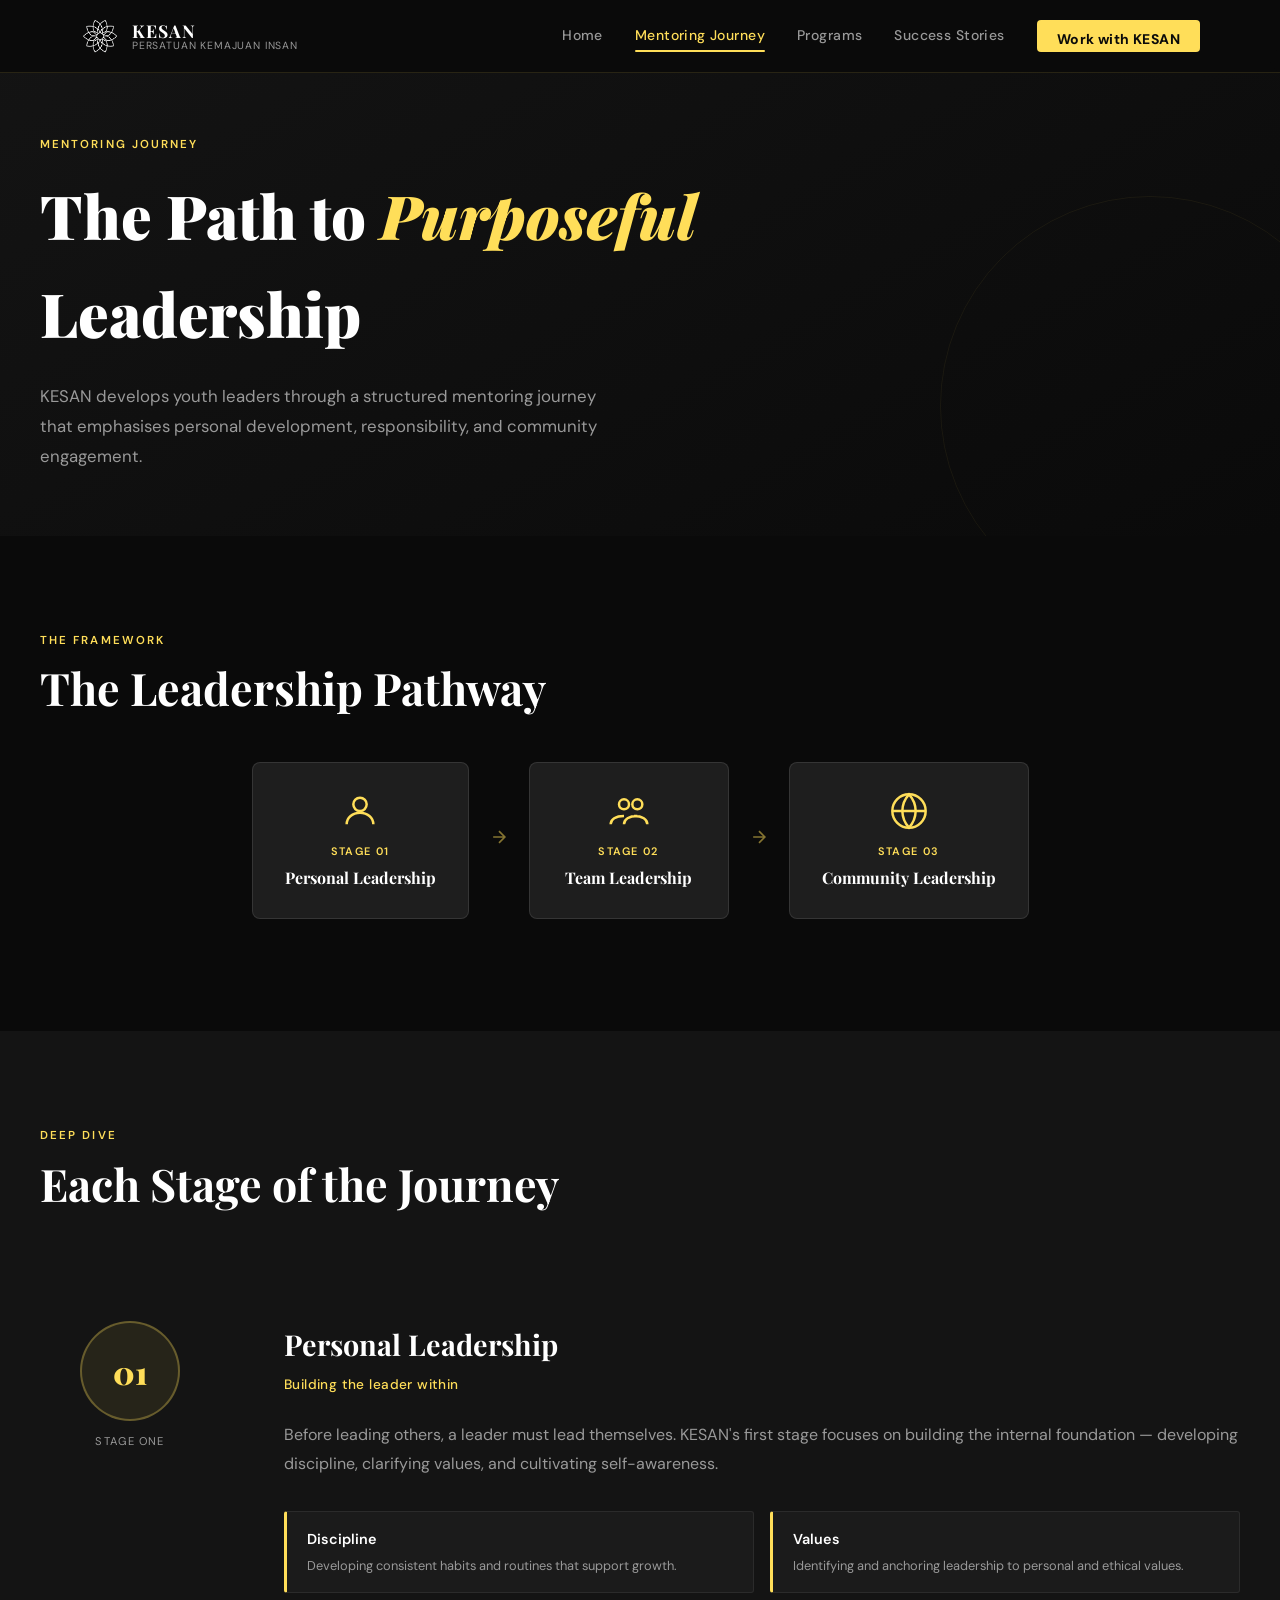
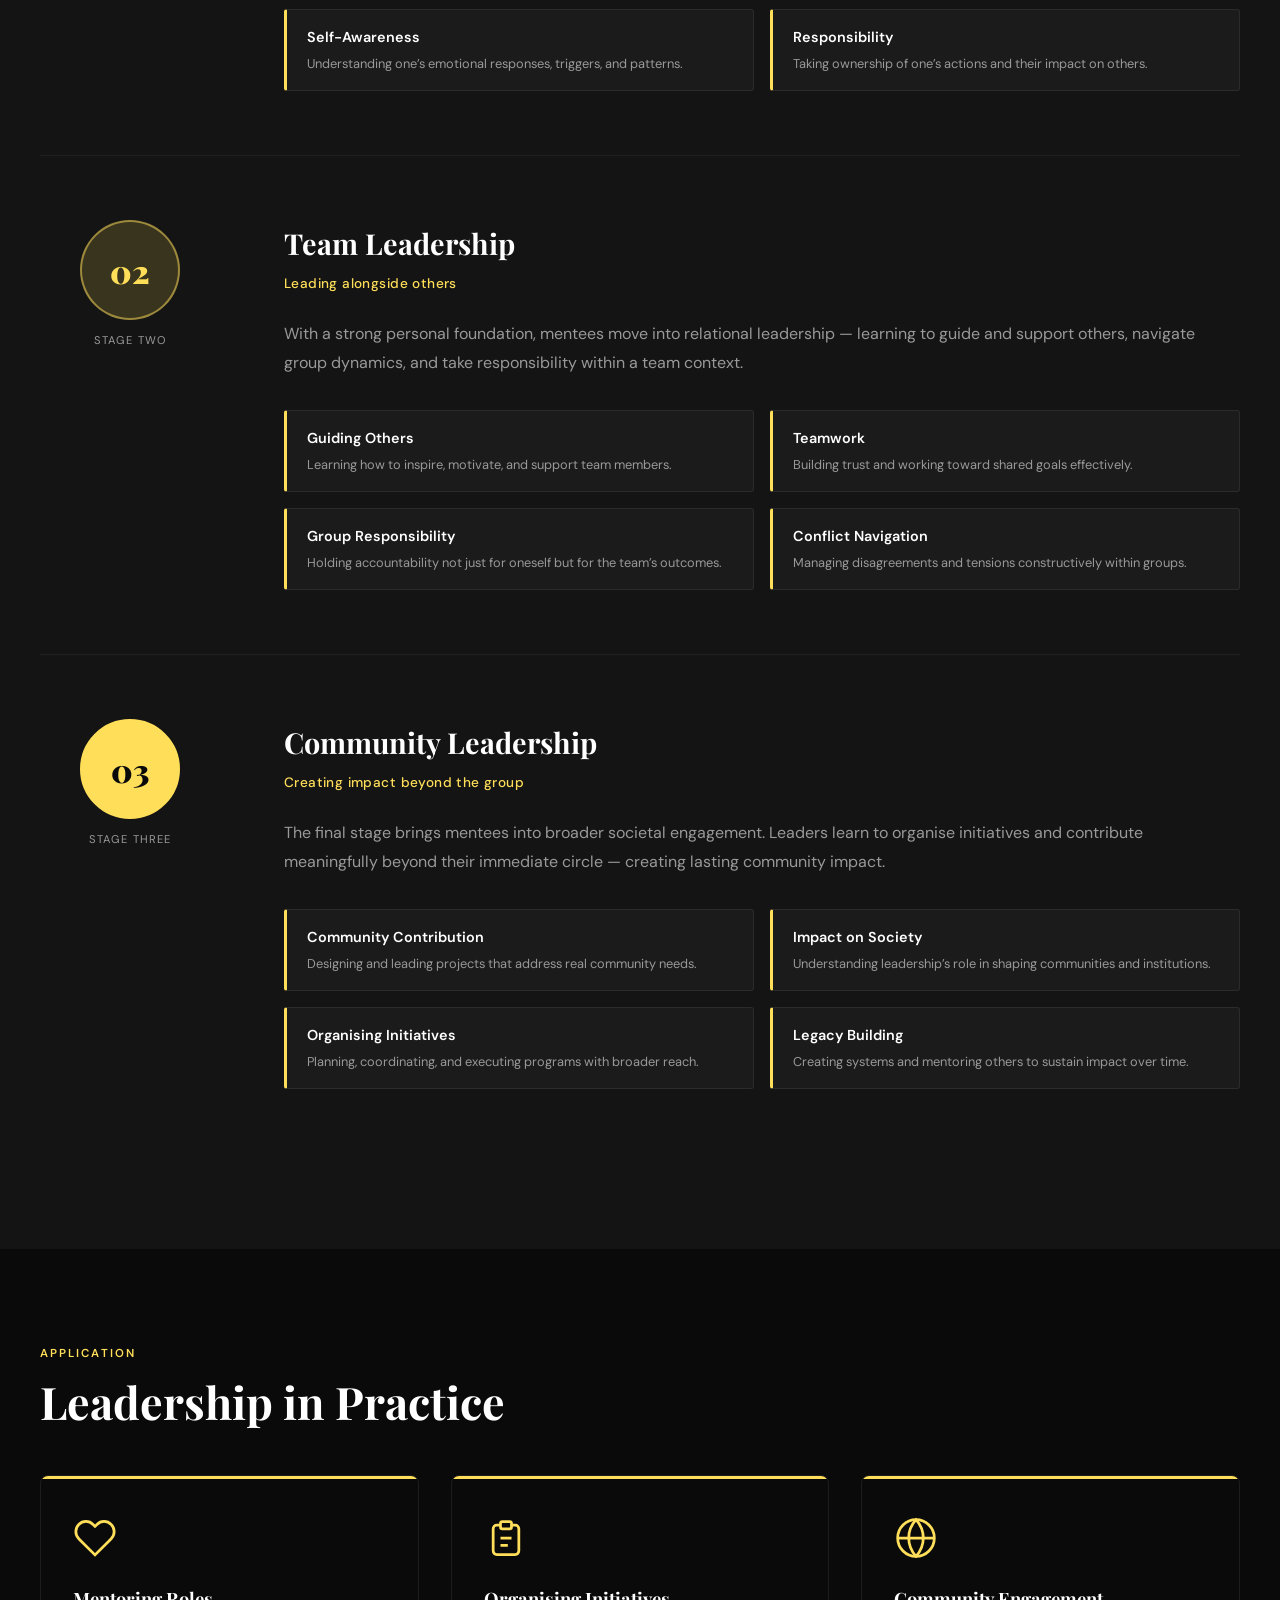
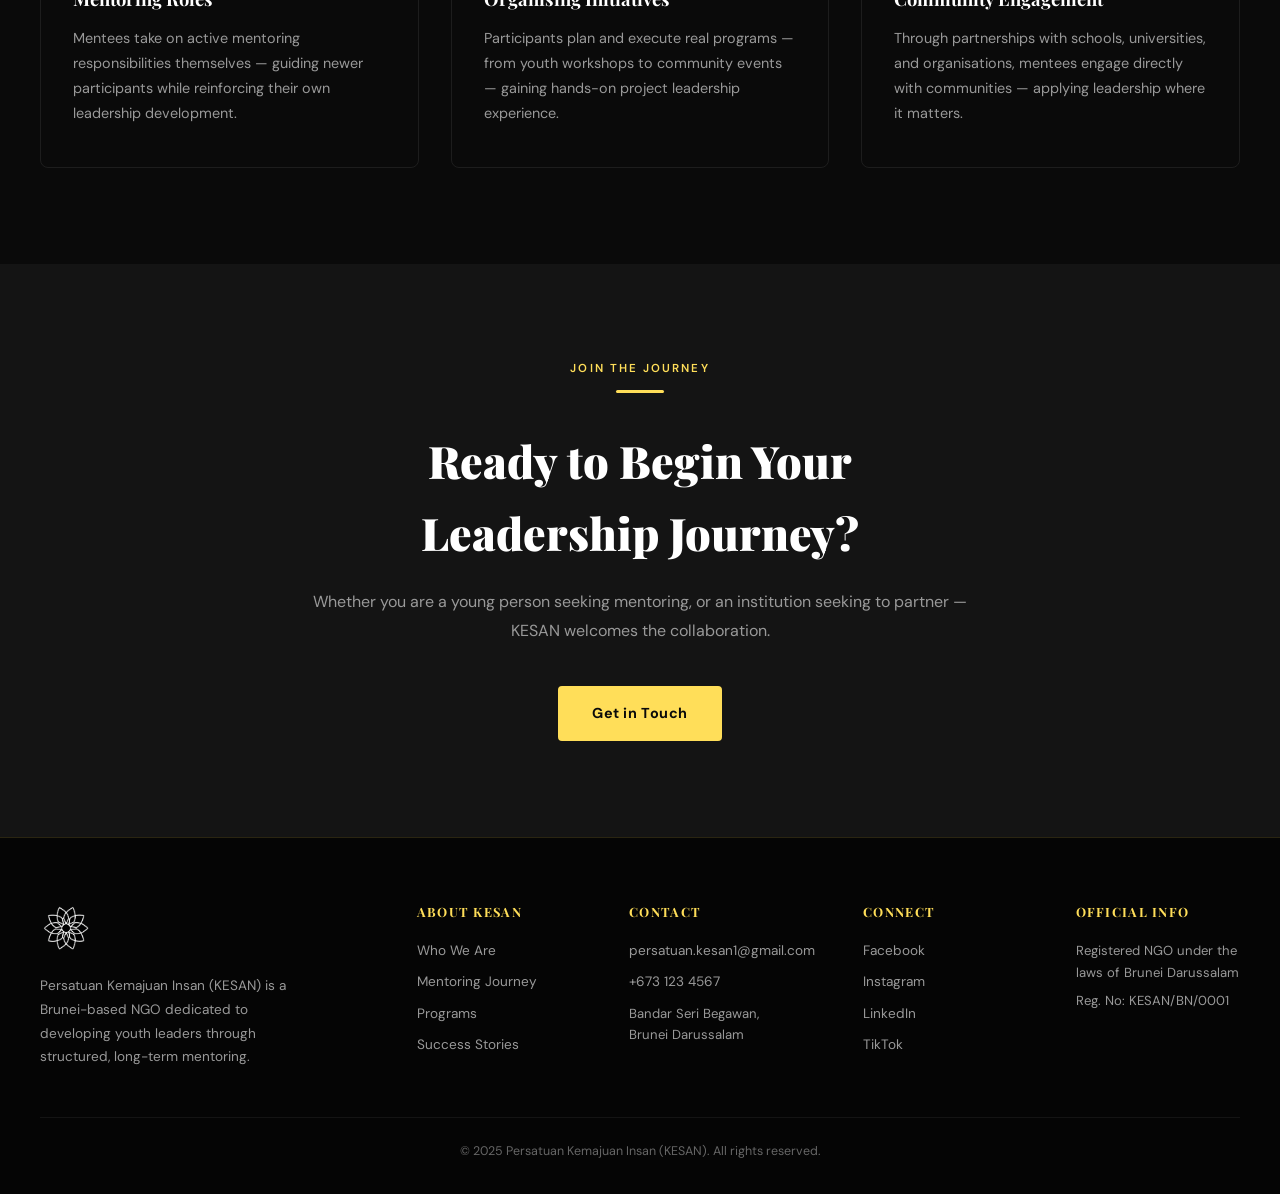
==== commit a7ed3ceb: "Add files via upload" ====
--- a/journey.html
+++ b/journey.html
@@ -24,7 +24,8 @@
         <a href="index.html">Home</a>
         <a href="journey.html">Mentoring Journey</a>
         <a href="programs.html">Programs</a>
-        <a href="mailto:info@kesan.org.bn" class="nav-cta">Work with KESAN</a>
+        <a href="stories.html">Success Stories</a>
+        <a href="mailto:persatuan.kesan1@gmail.com" class="nav-cta">Work with KESAN</a>
       </div>
       <button class="nav-hamburger" onclick="toggleMenu()" aria-label="Toggle menu">
         <span></span><span></span><span></span>
@@ -34,7 +35,8 @@
       <a href="index.html">Home</a>
       <a href="journey.html">Mentoring Journey</a>
       <a href="programs.html">Programs</a>
-      <a href="mailto:info@kesan.org.bn">Work with KESAN</a>
+      <a href="stories.html">Success Stories</a>
+      <a href="mailto:persatuan.kesan1@gmail.com">Work with KESAN</a>
     </div>
   </nav>
 
@@ -311,7 +313,7 @@
       <h2>Ready to Begin Your Leadership Journey?</h2>
       <p>Whether you are a young person seeking mentoring, or an institution seeking to partner — KESAN welcomes the
         collaboration.</p>
-      <a href="mailto:info@kesan.org.bn" class="btn-primary">Get in Touch</a>
+      <a href="mailto:persatuan.kesan1@gmail.com" class="btn-primary">Get in Touch</a>
     </div>
   </section>
 
@@ -328,18 +330,24 @@
         <a href="index.html">Who We Are</a>
         <a href="journey.html">Mentoring Journey</a>
         <a href="programs.html">Programs</a>
+        <a href="stories.html">Success Stories</a>
       </div>
       <div class="footer-col">
         <h4>Contact</h4>
-        <a href="mailto:info@kesan.org.bn">info@kesan.org.bn</a>
+        <a href="mailto:persatuan.kesan1@gmail.com">persatuan.kesan1@gmail.com</a>
         <a href="tel:+6731234567">+673 123 4567</a>
         <p>Bandar Seri Begawan,<br>Brunei Darussalam</p>
       </div>
       <div class="footer-col">
         <h4>Connect</h4>
-        <a href="#">Facebook</a>
-        <a href="#">Instagram</a>
-        <a href="#">LinkedIn</a>
+        <a href="https://www.facebook.com/persatuankesan/?locale=ms_MY" target="_blank"
+          rel="noopener noreferrer">Facebook</a>
+        <a href="https://www.instagram.com/persatuan_kesan/?hl=en" target="_blank"
+          rel="noopener noreferrer">Instagram</a>
+        <a href="https://www.linkedin.com/company/persatuan-kemajuan-insan-kesan/" target="_blank"
+          rel="noopener noreferrer">LinkedIn</a>
+        <!-- ← ADD TIKTOK URL INSIDE href -->
+        <a href="https://www.tiktok.com/@persatuankesan" target="_blank" rel="noopener noreferrer">TikTok</a>
       </div>
       <div class="footer-col">
         <h4>Official Info</h4>
@@ -352,6 +360,7 @@
     </div>
   </footer>
 
+  <script src="js/data.js"></script>
   <script src="js/main.js"></script>
 </body>
 
--- a/css/style.css
+++ b/css/style.css
@@ -1806,4 +1806,561 @@
   .program-meta {
     flex-wrap: wrap;
   }
-}+}
+
+/* ════════════════════════════════════════════════════════════
+   PROGRAMS PAGE — NEW COMPONENTS
+   (toolbar, search, see-more, overview capsule, date meta)
+   Added as part of data.js refactor.
+   ════════════════════════════════════════════════════════════ */
+
+/* ── Toolbar: search + result count side by side ── */
+.programs-toolbar {
+  display: flex;
+  align-items: center;
+  justify-content: space-between;
+  gap: 1.5rem;
+  margin-bottom: 2.5rem;
+  flex-wrap: wrap;
+}
+
+/* ── Search wrapper (icon + input) ── */
+.programs-search-wrap {
+  position: relative;
+  flex: 1;
+  min-width: 240px;
+  max-width: 480px;
+}
+
+.search-icon {
+  position: absolute;
+  left: 1rem;
+  top: 50%;
+  transform: translateY(-50%);
+  width: 16px;
+  height: 16px;
+  color: var(--text-muted);
+  pointer-events: none;
+}
+
+/* Search input field */
+.programs-search {
+  width: 100%;
+  background: var(--gray-mid);
+  border: 1px solid rgba(255, 255, 255, 0.1);
+  border-radius: 6px;
+  padding: 0.75rem 1rem 0.75rem 2.75rem; /* left pad for icon */
+  color: var(--white);
+  font-family: 'DM Sans', sans-serif;
+  font-size: 0.9rem;
+  transition: border-color 0.2s, box-shadow 0.2s;
+  outline: none;
+}
+
+.programs-search::placeholder {
+  color: var(--text-dim);
+}
+
+.programs-search:focus {
+  border-color: rgba(255, 222, 89, 0.4);
+  box-shadow: 0 0 0 3px rgba(255, 222, 89, 0.06);
+}
+
+/* Result count label ("Showing 4 of 6 programs") */
+.result-count {
+  font-size: 0.8rem;
+  color: var(--text-muted);
+  white-space: nowrap;
+  letter-spacing: 0.03em;
+}
+
+
+/* ── Overview capsule — slides up from photo on hover ──────
+   The capsule sits inside .program-photos (position:relative).
+   By default it's fully below the photo (translateY(100%)).
+   On .program-card:hover it slides up into view.
+   ──────────────────────────────────────────────────────── */
+.program-overview-capsule {
+  position: absolute;
+  bottom: 0;
+  left: 0;
+  right: 0;
+  /* Glass-morphism panel */
+  background: rgba(10, 10, 10, 0.88);
+  backdrop-filter: blur(10px);
+  border-top: 1px solid rgba(255, 222, 89, 0.25);
+  padding: 1.25rem 1.5rem;
+  /* Start hidden below the photo */
+  transform: translateY(100%);
+  transition: transform 0.38s cubic-bezier(0.4, 0, 0.2, 1);
+  z-index: 3;
+  /* Rounded corners only at the top when sliding up */
+  border-radius: 0 0 0 0;
+}
+
+/* Slide up when the card is hovered */
+.program-card:hover .program-overview-capsule {
+  transform: translateY(0);
+}
+
+.program-overview-text {
+  font-size: 0.85rem;
+  line-height: 1.7;
+  color: rgba(255, 255, 255, 0.88);
+  margin: 0;
+}
+
+
+/* ── Date meta — wider to fit full date string ── */
+.meta-date {
+  font-family: 'DM Sans', sans-serif !important; /* override Playfair for dates */
+  font-size: 0.85rem !important;
+  font-weight: 600 !important;
+  line-height: 1.3 !important;
+  color: var(--gold);
+  display: block;
+  /* Allow date text to wrap rather than overflow */
+  white-space: normal;
+  word-break: break-word;
+}
+
+/* Give the date meta-stat column more room */
+.program-meta .meta-stat:last-child {
+  flex: 1.6;
+}
+
+
+/* ── Disabled press button (no link yet) ── */
+.press-btn--disabled {
+  opacity: 0.45;
+  cursor: default;
+  pointer-events: none;
+}
+
+
+/* ── See More button & wrapper ── */
+.see-more-wrap {
+  text-align: center;
+  margin-top: 3rem;
+}
+
+.btn-see-more {
+  display: inline-flex;
+  align-items: center;
+  gap: 0.5rem;
+  background: transparent;
+  border: 2px solid rgba(255, 222, 89, 0.35);
+  color: var(--gold);
+  font-family: 'DM Sans', sans-serif;
+  font-size: 0.9rem;
+  font-weight: 600;
+  letter-spacing: 0.04em;
+  padding: 0.85rem 2.25rem;
+  border-radius: 4px;
+  cursor: pointer;
+  transition: background 0.25s, border-color 0.25s, transform 0.2s;
+}
+
+.btn-see-more:hover {
+  background: rgba(255, 222, 89, 0.08);
+  border-color: var(--gold);
+  transform: translateY(-2px);
+}
+
+/* Hidden by JS once all cards are shown */
+.btn-see-more[style*="display: none"] {
+  display: none !important;
+}
+
+
+/* ── Mobile adjustments for toolbar ── */
+@media (max-width: 600px) {
+  .programs-toolbar {
+    flex-direction: column;
+    align-items: flex-start;
+  }
+
+  .programs-search-wrap {
+    max-width: 100%;
+    width: 100%;
+  }
+}
+
+
+/* ════════════════════════════════════════════════════════════
+   PROGRAM CARD — entry animation
+   
+   Cards injected by JS start hidden. main.js adds
+   .program-card--visible with a staggered delay to animate
+   them in. This is separate from .scroll-reveal because
+   cards are created after page load (dynamically).
+   ════════════════════════════════════════════════════════════ */
+
+/* Cards start invisible and shifted down */
+.program-card {
+  opacity: 0;
+  transform: translateY(20px);
+  transition: opacity 0.5s ease, transform 0.5s ease,
+              border-color 0.3s, box-shadow 0.3s; /* keep hover transitions */
+}
+
+/* JS adds this class to make the card appear */
+.program-card.program-card--visible {
+  opacity: 1;
+  transform: translateY(0);
+}
+
+
+
+
+
+
+
+
+
+/* ════════════════════════════════════════════════════════════
+   ORGANISATIONAL CHART — SVG RENDERER
+   Cards are positioned absolutely by JS.
+   SVG lines are drawn behind them on the same canvas.
+   ════════════════════════════════════════════════════════════ */
+
+.org-intro {
+  color: var(--text-muted);
+  font-size: 1rem;
+  line-height: 1.75;
+  max-width: 600px;
+  margin-top: 0.75rem;
+  margin-bottom: 3rem;
+}
+
+/* Outer container — sized and positioned by JS */
+.org-chart {
+  overflow-x: auto;
+  padding-bottom: 1rem;
+}
+
+/* SVG layer sits behind all cards */
+.org-svg {
+  display: block;
+}
+
+/* ── Card wrapper — JS sets left/top/width via inline style ─ */
+.org-node-wrap {
+  position: absolute;
+  /* Hover: card slides left, details panel slides in right */
+  transition: transform 0.35s cubic-bezier(0.4, 0, 0.2, 1);
+  z-index: 1;
+  display: flex;
+  flex-direction: row;
+  align-items: stretch;
+}
+
+.org-node-wrap:hover {
+  transform: translateX(-55px);
+  z-index: 20;
+}
+
+/* ── The card itself ─────────────────────────────────────── */
+.org-node {
+  display: flex;
+  flex-direction: column;
+  align-items: center;
+  background: var(--gray-mid);
+  border: 1px solid rgba(255, 255, 255, 0.09);
+  border-radius: 10px;
+  overflow: hidden;
+  width: 100%; /* fills the wrapper width set by JS */
+  position: relative;
+  transition: border-color 0.3s, box-shadow 0.3s;
+  cursor: default;
+}
+
+.org-node-wrap:hover .org-node {
+  border-color: rgba(255, 222, 89, 0.55);
+  box-shadow: 0 8px 36px rgba(0, 0, 0, 0.55);
+}
+
+/* Gold left accent bar */
+.org-node::before {
+  content: '';
+  position: absolute;
+  left: 0; top: 0; bottom: 0;
+  width: 3px;
+  background: var(--gold);
+  opacity: 0;
+  transition: opacity 0.3s;
+  z-index: 1;
+  border-radius: 10px 0 0 10px;
+}
+.org-node-wrap:hover .org-node::before { opacity: 1; }
+
+/* ── Photo — square, fills card width ────────────────────── */
+.org-photo-wrap {
+  width: 100%;
+  aspect-ratio: 1 / 1;
+  overflow: hidden;
+  background: rgba(255, 222, 89, 0.04);
+  flex-shrink: 0;
+}
+
+.org-photo-wrap img {
+  width: 100%; height: 100%;
+  object-fit: cover;
+  object-position: center top;
+  display: block;
+  transition: transform 0.4s ease;
+}
+
+.org-node-wrap:hover .org-photo-wrap img { transform: scale(1.05); }
+
+.org-photo-placeholder {
+  width: 100%; height: 100%;
+  display: flex;
+  align-items: center;
+  justify-content: center;
+  background: rgba(255, 222, 89, 0.03);
+}
+
+.org-photo-placeholder svg {
+  width: 36px; height: 36px;
+  stroke: rgba(255, 222, 89, 0.3);
+}
+
+/* ── Role + name below photo ─────────────────────────────── */
+.org-text {
+  width: 100%;
+  padding: 0.6rem 0.5rem 0.7rem;
+  text-align: center;
+  border-top: 1px solid rgba(255, 222, 89, 0.12);
+}
+
+.org-role {
+  font-size: 0.52rem;
+  letter-spacing: 0.1em;
+  text-transform: uppercase;
+  color: var(--gold);
+  font-weight: 700;
+  margin-bottom: 0.25rem;
+  line-height: 1.3;
+}
+
+.org-name {
+  font-family: 'Playfair Display', serif;
+  font-size: 0.78rem;
+  font-weight: 600;
+  line-height: 1.3;
+  color: var(--white);
+}
+
+.org-name:empty::after {
+  content: 'TBA';
+  color: var(--text-dim);
+  font-style: italic;
+  font-family: 'DM Sans', sans-serif;
+  font-size: 0.72rem;
+}
+
+/* ── Details panel — slides RIGHT out of the card ─────────── */
+.org-details {
+  position: absolute;
+  top: 0; bottom: 0;
+  left: 100%;
+  width: 0;
+  overflow: hidden;
+  background: rgba(12, 12, 12, 0.97);
+  border: 1px solid rgba(255, 222, 89, 0.25);
+  border-left: none;
+  border-radius: 0 10px 10px 0;
+  backdrop-filter: blur(10px);
+  transition: width 0.35s cubic-bezier(0.4, 0, 0.2, 1);
+  z-index: 30;
+  display: flex;
+  align-items: center;
+}
+
+.org-node-wrap:hover .org-details { width: 220px; }
+
+.org-details-inner {
+  width: 220px;
+  flex-shrink: 0;
+  padding: 1rem 1.1rem;
+}
+
+.org-details-role {
+  font-size: 0.57rem;
+  letter-spacing: 0.12em;
+  text-transform: uppercase;
+  color: var(--gold);
+  font-weight: 700;
+  margin-bottom: 0.2rem;
+}
+
+.org-details-name {
+  font-family: 'Playfair Display', serif;
+  font-size: 0.95rem;
+  font-weight: 700;
+  margin-bottom: 0.6rem;
+  color: var(--white);
+  line-height: 1.2;
+}
+
+.org-details-bio {
+  font-size: 0.75rem;
+  line-height: 1.75;
+  color: rgba(255, 255, 255, 0.72);
+  margin: 0;
+}
+
+
+/* ════════════════════════════════════════════════════════════
+   MOBILE — vertical stacked list (no SVG)
+   Shown on screens < 900px via JS (applyResponsive).
+   ════════════════════════════════════════════════════════════ */
+
+.org-mobile {
+  display: flex;
+  flex-direction: column;
+  gap: 0.75rem;
+  width: 100%;
+  max-width: 480px;
+  margin: 0 auto;
+}
+
+/* Each person row on mobile */
+.org-mobile-card {
+  display: flex;
+  align-items: flex-start;
+  gap: 1rem;
+  background: var(--gray-mid);
+  border: 1px solid rgba(255, 255, 255, 0.08);
+  border-radius: 10px;
+  padding: 0.85rem 1rem;
+  border-left: 3px solid var(--gold);
+  transition: border-color 0.2s;
+}
+
+/* Indent to show hierarchy */
+.org-mobile-indent-0 { margin-left: 0; }
+.org-mobile-indent-1 {
+  margin-left: 1.5rem;
+  border-left-color: rgba(255, 222, 89, 0.4);
+}
+
+/* Photo circle on mobile */
+.org-mobile-photo {
+  width: 52px; height: 52px;
+  border-radius: 50%;
+  overflow: hidden;
+  flex-shrink: 0;
+  background: rgba(255, 222, 89, 0.06);
+  border: 1px solid rgba(255, 222, 89, 0.2);
+  display: flex;
+  align-items: center;
+  justify-content: center;
+}
+
+.org-mobile-photo img {
+  width: 100%; height: 100%;
+  object-fit: cover;
+  object-position: center top;
+}
+
+.org-mobile-photo svg {
+  width: 24px; height: 24px;
+  stroke: rgba(255, 222, 89, 0.35);
+  fill: none;
+}
+
+.org-mobile-role {
+  font-size: 0.58rem;
+  letter-spacing: 0.1em;
+  text-transform: uppercase;
+  color: var(--gold);
+  font-weight: 700;
+  margin-bottom: 0.2rem;
+}
+
+.org-mobile-name {
+  font-family: 'Playfair Display', serif;
+  font-size: 0.95rem;
+  font-weight: 700;
+  color: var(--white);
+  margin-bottom: 0.3rem;
+}
+
+.org-mobile-bio {
+  font-size: 0.78rem;
+  color: var(--text-muted);
+  line-height: 1.65;
+}
+
+
+
+/* ════════════════════════════════════════════════════════════
+   VIDEO SECTION
+   ════════════════════════════════════════════════════════════ */
+
+.video-section {
+  background: var(--gray);
+  padding-top: 5rem;
+  padding-bottom: 5rem;
+}
+
+/* Two-column grid: text left, video right */
+.video-inner {
+  display: grid;
+  grid-template-columns: 1fr 1.6fr;
+  gap: 4rem;
+  align-items: center;
+}
+
+/* Left: text */
+.video-text {
+  display: flex;
+  flex-direction: column;
+  align-items: flex-start;
+}
+
+.video-text .section-title { margin-bottom: 1rem; }
+
+.video-text p {
+  color: var(--text-muted);
+  font-size: 1rem;
+  line-height: 1.8;
+  margin-top: 0.5rem;
+}
+
+/* Right: iframe wrapper */
+.video-frame-wrap { width: 100%; }
+
+/*
+  Responsive 16:9 iframe container.
+  padding-top: 56.25% = 9/16 × 100% locks the aspect ratio.
+  The iframe is then stretched absolutely to fill it.
+*/
+.video-frame {
+  position: relative;
+  width: 100%;
+  padding-top: 56.25%;
+  border-radius: 10px;
+  overflow: hidden;
+  box-shadow:
+    0 0 0 1px rgba(255, 222, 89, 0.2),
+    0 20px 60px rgba(0, 0, 0, 0.5);
+}
+
+.video-frame iframe {
+  position: absolute;
+  top: 0; left: 0;
+  width: 100%; height: 100%;
+  border: none;
+  border-radius: 10px;
+}
+
+/* Responsive */
+@media (max-width: 900px) {
+  .video-inner {
+    grid-template-columns: 1fr;
+    gap: 2.5rem;
+  }
+}
